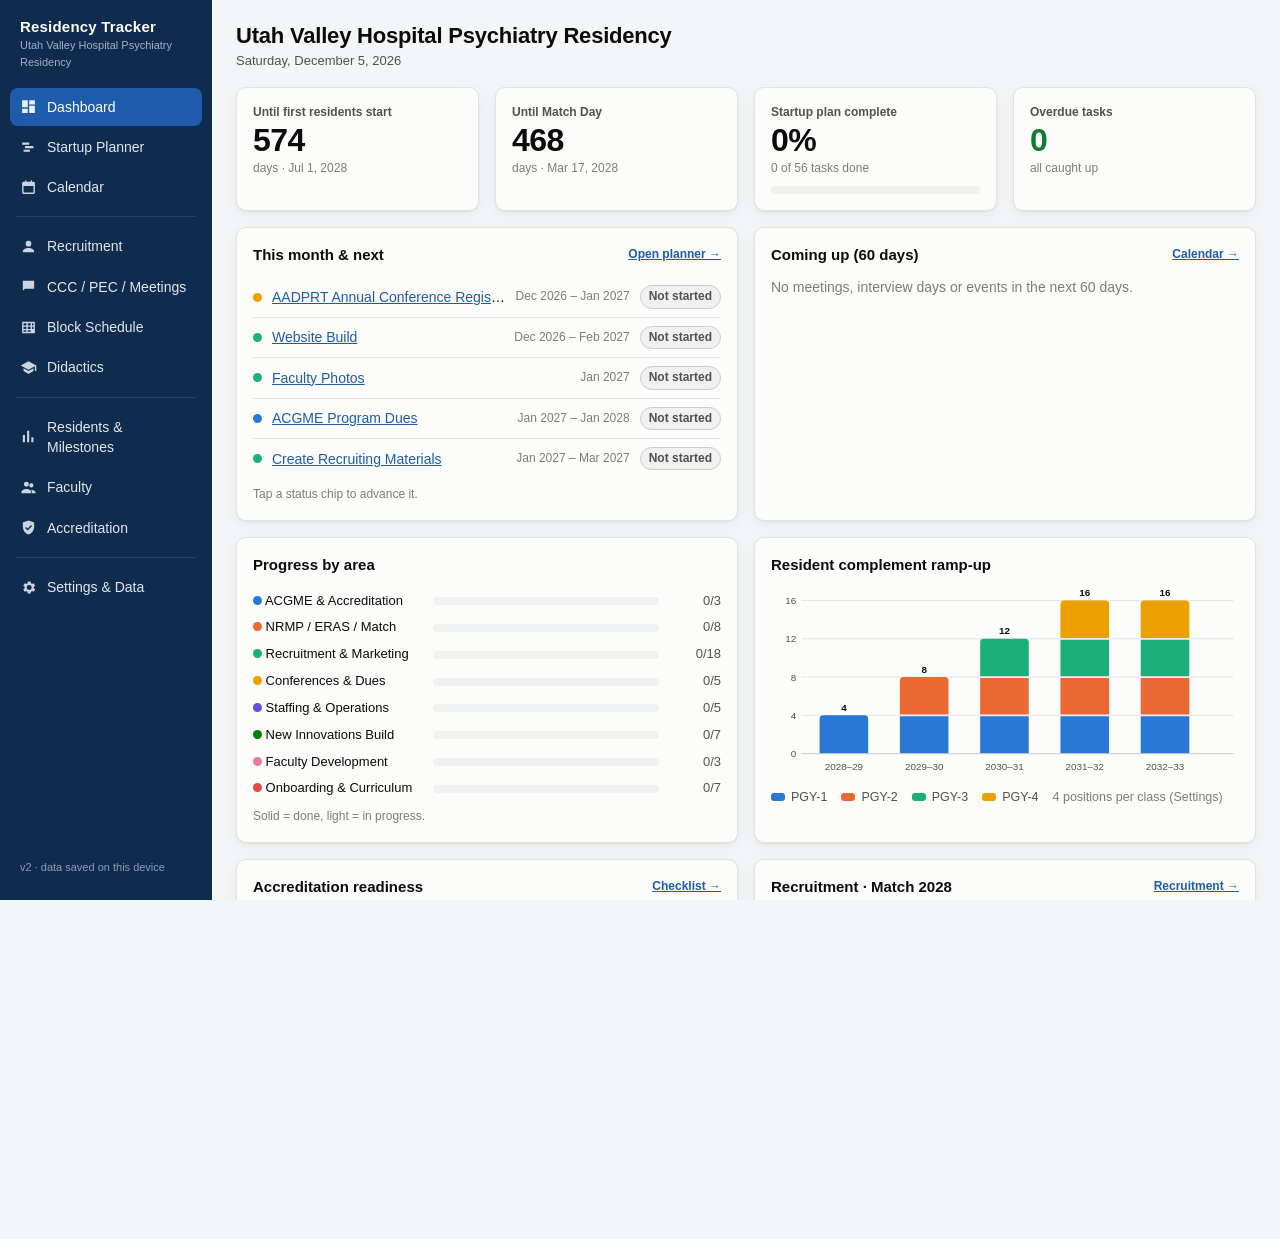
==== index.html @ 0745ed3c "v2: stop sideways page drift on iPhone; add Block & Rotation Schedule Co-Authored-By: Claude Opus 5." ====
<!DOCTYPE html>
<html lang="en">
<head>
<meta charset="utf-8">
<meta name="viewport" content="width=device-width, initial-scale=1, viewport-fit=cover">
<title>Residency Tracker</title>
<meta name="theme-color" content="#0f2c4f">
<meta name="apple-mobile-web-app-capable" content="yes">
<meta name="apple-mobile-web-app-title" content="Residency">
<meta name="apple-mobile-web-app-status-bar-style" content="black-translucent">
<link rel="manifest" href="manifest.webmanifest">
<link rel="icon" href="icon.svg" type="image/svg+xml">
<link rel="apple-touch-icon" href="icon-180.png">
<link rel="stylesheet" href="styles.css">
</head>
<body>
<div class="app">
  <nav class="nav" id="nav"></nav>
  <main class="main" id="main"></main>
</div>
<script src="seed.js"></script>
<script src="js/core.js"></script>
<script src="js/planner.js"></script>
<script src="js/xlsx.js"></script>
<script src="js/views-a.js"></script>
<script src="js/views-b.js"></script>
<script src="js/blocks.js"></script>
<script>
  load(); ensureBlocks(); applyTheme();
  matchMedia('(prefers-color-scheme: dark)').addEventListener('change', applyTheme);
  window.addEventListener('hashchange', route);
  if (!location.hash) location.hash = '#/' + (S.ui.view || 'dashboard'); else route();
</script>
</body>
</html>
---- styles.css ----
:root{
  color-scheme:light;
  --bg:#f4f5f7; --surface:#fcfcfb; --surface-2:#f0f1f3; --line:#e1e3e6; --line-strong:#c9ccd1;
  --ink:#0b0b0b; --ink-2:#52514e; --ink-3:#7d7c78;
  --accent:#1c5cab; --accent-ink:#fff; --accent-soft:#e3eefc;
  --nav:#0f2c4f; --nav-ink:#dfe8f4; --nav-active:#1c5cab;
  --good:#0a7d32; --good-soft:#e2f4e7; --warn:#a86b00; --warn-soft:#fdf1d8; --bad:#c62f2e; --bad-soft:#fbe4e3;
  --s1:#2a78d6; --s2:#eb6834; --s3:#1baf7a; --s4:#eda100; --s5:#e87ba4; --s6:#008300; --s7:#6250d6; --s8:#e34948;
  --seq1:#cde2fb; --seq2:#9ec5f4; --seq3:#6da7ec; --seq4:#3987e5; --seq5:#256abf; --seq6:#184f95; --seq7:#0d366b;
  --today:#c62f2e;
  --radius:10px; --shadow:0 1px 2px rgba(0,0,0,.06),0 4px 16px rgba(0,0,0,.05);
}
:root[data-theme="dark"]{
  color-scheme:dark;
  --bg:#111212; --surface:#1a1a19; --surface-2:#232322; --line:#2e2e2c; --line-strong:#454542;
  --ink:#f0efec; --ink-2:#c3c2b7; --ink-3:#8f8e86;
  --accent:#3987e5; --accent-ink:#fff; --accent-soft:#1d2d44;
  --nav:#0c1726; --nav-ink:#c6d3e4; --nav-active:#256abf;
  --good:#3fbf6a; --good-soft:#163222; --warn:#e0a630; --warn-soft:#3a2e12; --bad:#ef6b6a; --bad-soft:#3d1c1c;
  --s1:#3987e5; --s2:#d95926; --s3:#199e70; --s4:#c98500; --s5:#d55181; --s6:#0ca30c; --s7:#9085e9; --s8:#e66767;
  --seq1:#1d2d44; --seq2:#104281; --seq3:#184f95; --seq4:#256abf; --seq5:#3987e5; --seq6:#6da7ec; --seq7:#b7d3f6;
  --today:#ef6b6a;
  --shadow:0 1px 2px rgba(0,0,0,.4),0 4px 16px rgba(0,0,0,.3);
}
*{box-sizing:border-box}
html,body{margin:0;height:100%}
body{font:14px/1.45 -apple-system,BlinkMacSystemFont,"Segoe UI",Roboto,Helvetica,Arial,sans-serif;background:var(--bg);color:var(--ink);-webkit-text-size-adjust:100%}
button,input,select,textarea{font:inherit;color:inherit}
a{color:var(--accent)}
.app{display:flex;min-height:100vh;max-width:100vw;overflow-x:clip}
html,body{overflow-x:hidden;overscroll-behavior-x:none}
.grid>*{min-width:0}
/* ---------- nav ---------- */
.nav{width:212px;flex:none;background:var(--nav);color:var(--nav-ink);display:flex;flex-direction:column;position:sticky;top:0;height:100vh;padding:14px 10px;gap:2px;overflow-y:auto}
.brand{padding:4px 10px 16px;line-height:1.2}
.brand b{display:block;font-size:15px;color:#fff;letter-spacing:.2px}
.brand small{font-size:11px;opacity:.7}
.nav a{display:flex;align-items:center;gap:10px;padding:9px 10px;border-radius:8px;color:var(--nav-ink);text-decoration:none;font-weight:500}
.nav a:hover{background:rgba(255,255,255,.07)}
.nav a.active{background:var(--nav-active);color:#fff}
.nav a svg{width:17px;height:17px;flex:none;opacity:.9}
.nav .sep{height:1px;background:rgba(255,255,255,.1);margin:8px 6px}
.nav .foot{margin-top:auto;font-size:11px;opacity:.6;padding:10px}
.main{flex:1;min-width:0;padding:20px 24px 60px}
.page-head{display:flex;align-items:flex-end;gap:12px;flex-wrap:wrap;margin-bottom:16px}
.page-head h1{font-size:22px;margin:0;font-weight:650;letter-spacing:-.2px}
.page-head .sub{color:var(--ink-2);font-size:13px}
.page-head .spacer{flex:1}
@media (max-width:860px){
  .app{flex-direction:column}
  .nav{width:auto;min-width:0;max-width:100vw;height:auto;position:sticky;top:0;z-index:30;flex-direction:row;overflow-x:auto;overscroll-behavior-x:contain;-webkit-overflow-scrolling:touch;padding:8px;gap:4px;padding-top:max(8px,env(safe-area-inset-top))}
  .nav a{flex:none}
  .brand,.nav .sep,.nav .foot{display:none}
  .nav a{white-space:nowrap;padding:7px 10px;font-size:13px}
  .main{padding:14px 12px 60px}
}
/* ---------- primitives ---------- */
.card{background:var(--surface);border:1px solid var(--line);border-radius:var(--radius);box-shadow:var(--shadow);padding:16px}
.card h2{font-size:15px;margin:0 0 12px;font-weight:650;display:flex;align-items:center;gap:8px}
.card h2 .spacer{flex:1}
.grid{display:grid;gap:16px}
.g2{grid-template-columns:repeat(2,minmax(0,1fr))}
.g3{grid-template-columns:repeat(3,minmax(0,1fr))}
.g4{grid-template-columns:repeat(4,minmax(0,1fr))}
@media (max-width:1100px){.g4{grid-template-columns:repeat(2,minmax(0,1fr))}.g3{grid-template-columns:repeat(2,minmax(0,1fr))}}
@media (max-width:700px){.g2,.g3,.g4{grid-template-columns:1fr}}
.btn{display:inline-flex;align-items:center;gap:6px;border:1px solid var(--line-strong);background:var(--surface);border-radius:8px;padding:7px 12px;cursor:pointer;font-weight:550;white-space:nowrap}
.btn:hover{background:var(--surface-2)}
.btn.primary{background:var(--accent);border-color:var(--accent);color:var(--accent-ink)}
.btn.primary:hover{filter:brightness(1.07)}
.btn.danger{color:var(--bad);border-color:var(--bad)}
.btn.ghost{border-color:transparent;background:transparent}
.btn.sm{padding:4px 9px;font-size:12.5px}
.btn.on{background:var(--accent-soft);border-color:var(--accent);color:var(--accent)}
.iconbtn{border:0;background:transparent;cursor:pointer;padding:4px 6px;border-radius:6px;color:var(--ink-2)}
.iconbtn:hover{background:var(--surface-2);color:var(--ink)}
input[type=text],input[type=email],input[type=date],input[type=time],input[type=number],input[type=search],input[type=month],select,textarea{border:1px solid var(--line-strong);background:var(--surface);border-radius:8px;padding:7px 9px;min-width:0}
textarea{width:100%;resize:vertical;min-height:64px}
input:focus,select:focus,textarea:focus{outline:2px solid var(--accent);outline-offset:-1px;border-color:transparent}
label.f{display:flex;flex-direction:column;gap:4px;font-size:12px;color:var(--ink-2);font-weight:550}
label.f input,label.f select,label.f textarea{font-size:14px;color:var(--ink);font-weight:400}
.form{display:grid;grid-template-columns:repeat(2,minmax(0,1fr));gap:12px}
.form .full{grid-column:1/-1}
@media (max-width:600px){.form{grid-template-columns:1fr}}
.check{display:inline-flex;align-items:center;gap:6px;font-size:13px;cursor:pointer}
.toolbar{display:flex;gap:8px;flex-wrap:wrap;align-items:center;margin-bottom:12px}
.toolbar .spacer{flex:1}
.toolbar input[type=search]{width:220px}
.muted{color:var(--ink-3)}
.small{font-size:12px}
.chip{display:inline-flex;align-items:center;gap:5px;padding:2px 8px;border-radius:999px;font-size:12px;font-weight:600;border:1px solid var(--line-strong);background:var(--surface-2);color:var(--ink-2);white-space:nowrap}
.chip.click{cursor:pointer}
.chip .dot,.dot{width:9px;height:9px;border-radius:50%;display:inline-block;flex:none}
.st-todo{background:var(--surface-2);color:var(--ink-2)}
.st-doing{background:var(--accent-soft);color:var(--accent);border-color:var(--accent)}
.st-done{background:var(--good-soft);color:var(--good);border-color:var(--good)}
.st-blocked{background:var(--bad-soft);color:var(--bad);border-color:var(--bad)}
.st-na{background:transparent;color:var(--ink-3);border-style:dashed}
.flag-overdue{color:var(--bad);font-weight:700;font-size:11.5px}
.tabs{display:flex;gap:4px;border-bottom:1px solid var(--line);margin-bottom:14px;overflow-x:auto}
.tabs button{border:0;background:transparent;padding:8px 12px;cursor:pointer;font-weight:600;color:var(--ink-2);border-bottom:2px solid transparent;white-space:nowrap}
.tabs button.active{color:var(--accent);border-bottom-color:var(--accent)}
table.t{width:100%;border-collapse:collapse;font-size:13.5px}
table.t th{text-align:left;font-size:11.5px;text-transform:uppercase;letter-spacing:.4px;color:var(--ink-3);font-weight:650;padding:8px;border-bottom:1px solid var(--line-strong);white-space:nowrap}
table.t td{padding:8px;border-bottom:1px solid var(--line);vertical-align:top}
table.t tr.click{cursor:pointer}
table.t tr.click:hover td{background:var(--surface-2)}
.tablewrap{overflow-x:auto}
.empty{padding:28px;text-align:center;color:var(--ink-3)}
.empty b{display:block;color:var(--ink-2);font-size:15px;margin-bottom:4px}
.list{display:flex;flex-direction:column}
.li{display:flex;gap:10px;align-items:center;padding:8px 0;border-bottom:1px solid var(--line)}
.li:last-child{border-bottom:0}
.li .grow{flex:1;min-width:0}
.li .when{font-size:12px;color:var(--ink-3);white-space:nowrap;min-width:84px}
.ellipsis{overflow:hidden;text-overflow:ellipsis;white-space:nowrap}
/* ---------- stat tiles ---------- */
.stat{display:flex;flex-direction:column;gap:2px}
.stat .lbl{font-size:12px;color:var(--ink-2);font-weight:600}
.stat .num{font-size:32px;font-weight:700;letter-spacing:-.5px;line-height:1.1}
.stat .cap{font-size:12px;color:var(--ink-3)}
.meter{height:8px;background:var(--surface-2);border-radius:999px;overflow:hidden;display:flex;gap:2px}
.meter i{display:block;height:100%}
.meter i:first-child{border-radius:999px 0 0 999px}
.meter i:last-child{border-radius:0 999px 999px 0}
.barrow{display:grid;grid-template-columns:170px 1fr 52px;gap:10px;align-items:center;font-size:13px;padding:4px 0}
.barrow .v{text-align:right;color:var(--ink-2);font-variant-numeric:tabular-nums}
@media (max-width:600px){.barrow{grid-template-columns:110px 1fr 44px}}
/* ---------- Gantt ---------- */
.legend{display:flex;flex-wrap:wrap;gap:6px 14px;font-size:12.5px;color:var(--ink-2);margin:4px 0 10px}
.legend span{display:inline-flex;align-items:center;gap:6px;cursor:pointer;user-select:none}
.legend span.off{opacity:.35}
.legend i{width:14px;height:8px;border-radius:3px;display:inline-block}
.gantt-wrap{overflow:auto;border:1px solid var(--line);border-radius:var(--radius);background:var(--surface);max-height:calc(100vh - 230px);box-shadow:var(--shadow)}
table.gantt{border-collapse:separate;border-spacing:0;font-size:13px;min-width:100%}
.gantt th,.gantt td{border-bottom:1px solid var(--line);padding:0;height:34px}
.gantt thead th{position:sticky;background:var(--surface);z-index:3;font-weight:650;font-size:11.5px;color:var(--ink-2)}
.gantt thead tr:first-child th{top:0;height:24px;border-bottom:0}
.gantt thead tr:nth-child(2) th{top:24px;height:26px}
.gantt th.yr{text-align:left;padding-left:8px;border-left:2px solid var(--line-strong);color:var(--ink);font-size:12.5px}
.gantt th.mo{width:46px;min-width:46px;text-align:center;border-left:1px solid var(--line);font-weight:600}
.gantt th.mo.jan,.gantt td.m.jan{border-left:2px solid var(--line-strong)}
.gantt th.mo.cur{color:var(--today)}
.gantt .namecol{position:sticky;left:0;z-index:2;background:var(--surface);min-width:300px;max-width:300px;border-right:1px solid var(--line-strong);text-align:left}
.gantt thead .namecol{z-index:4}
.gantt td.namecol{padding:0 8px;cursor:pointer}
.gantt td.namecol .nm{display:flex;align-items:center;gap:7px;min-width:0}
.gantt td.namecol .nm span.t{overflow:hidden;text-overflow:ellipsis;white-space:nowrap;flex:1;min-width:0}
.gantt td.namecol .nm.done span.t{text-decoration:line-through;color:var(--ink-3)}
.gantt td.namecol .meta{font-size:11px;color:var(--ink-3);display:flex;gap:6px;margin-top:-2px}
.gantt tr:hover td.namecol{background:var(--surface-2)}
.gantt td.m{border-left:1px solid var(--line);position:relative;cursor:pointer;min-width:46px}
.gantt td.m.cur{background:color-mix(in srgb,var(--today) 5%,transparent)}
.gantt td.m.cur::after{content:"";position:absolute;top:0;bottom:-1px;left:calc(var(--tf,0.5)*100%);width:2px;background:var(--today);opacity:.8;z-index:1;pointer-events:none}
.gantt td.m .bar{position:absolute;left:0;right:0;top:8px;bottom:8px;background:var(--c);display:flex;align-items:center;justify-content:center;font-size:10.5px;font-weight:700;color:#fff;overflow:hidden;white-space:nowrap;text-shadow:0 0 2px rgba(0,0,0,.35)}
.gantt td.m .bar.s{left:3px;border-top-left-radius:4px;border-bottom-left-radius:4px}
.gantt td.m .bar.e{right:3px;border-top-right-radius:4px;border-bottom-right-radius:4px}
.gantt tr.done td.m .bar{opacity:.4}
.gantt td.m.paint-preview .bar{outline:2px dashed var(--ink)}
.gantt.editing td.m:hover{background:var(--accent-soft)}
.gantt.editing{cursor:crosshair}
.gantt.editing td.m{touch-action:none}
.gantt tr.grp td{background:var(--surface-2);font-weight:700;font-size:12px;height:28px;color:var(--ink-2);padding-left:8px;position:sticky;left:0}
.gantt tr.grp td.namecol{background:var(--surface-2)}
.gantt tr.sel td.namecol{box-shadow:inset 3px 0 0 var(--accent)}
.gantt-editing-banner{background:var(--accent-soft);color:var(--accent);border:1px solid var(--accent);border-radius:8px;padding:6px 10px;font-size:13px;margin-bottom:10px}
/* notes table */
.notes-t td{min-width:180px}
.notes-t td:first-child{min-width:220px;font-weight:600}
.notes-t textarea{min-height:40px;border-color:transparent;background:transparent;padding:4px}
.notes-t textarea:hover{border-color:var(--line-strong)}
/* ---------- drawer & modal ---------- */
.scrim{position:fixed;inset:0;background:rgba(0,0,0,.32);z-index:50;display:flex;justify-content:flex-end}
.scrim.center{justify-content:center;align-items:flex-start;padding:5vh 12px;overflow:auto}
.drawer{width:min(520px,100vw);height:100%;background:var(--surface);overflow-y:auto;padding:18px 20px 40px;box-shadow:-8px 0 30px rgba(0,0,0,.2);animation:slide .18s ease-out}
@keyframes slide{from{transform:translateX(30px);opacity:.5}}
.modal{width:min(720px,100%);background:var(--surface);border-radius:14px;padding:20px 22px;box-shadow:0 20px 60px rgba(0,0,0,.35)}
.modal.wide{width:min(1100px,100%)}
.modal-head,.drawer-head{display:flex;align-items:center;gap:10px;margin-bottom:14px}
.modal-head h2,.drawer-head h2{margin:0;font-size:18px;flex:1}
.modal-foot{display:flex;gap:8px;justify-content:flex-end;margin-top:18px;flex-wrap:wrap}
.modal-foot .spacer{flex:1}
.section-t{font-size:12px;text-transform:uppercase;letter-spacing:.5px;color:var(--ink-3);font-weight:700;margin:18px 0 8px}
.mrow{display:flex;gap:8px;align-items:center;margin-bottom:6px}
.mrow .ml{width:84px;font-weight:600;font-size:13px}
.mrow input{flex:1}
.cl{display:flex;gap:8px;align-items:center;padding:4px 0}
.cl input[type=text]{flex:1;border-color:transparent;background:transparent}
.cl input[type=text]:hover{border-color:var(--line-strong)}
.cl.done input[type=text]{text-decoration:line-through;color:var(--ink-3)}
.seg{display:inline-flex;border:1px solid var(--line-strong);border-radius:8px;overflow:hidden}
.seg button{border:0;background:var(--surface);padding:6px 11px;cursor:pointer;font-weight:600;font-size:12.5px;color:var(--ink-2)}
.seg button+button{border-left:1px solid var(--line-strong)}
.seg button.active{background:var(--accent);color:#fff}
/* ---------- calendar ---------- */
.cal{display:grid;grid-template-columns:repeat(7,minmax(0,1fr));border-top:1px solid var(--line);border-left:1px solid var(--line)}
.cal .dh{font-size:11px;font-weight:700;color:var(--ink-3);text-transform:uppercase;padding:6px;border-right:1px solid var(--line);border-bottom:1px solid var(--line);background:var(--surface-2)}
.cal .d{min-height:104px;border-right:1px solid var(--line);border-bottom:1px solid var(--line);padding:4px;font-size:12px;overflow:hidden}
.cal .d.out{background:var(--surface-2);color:var(--ink-3)}
.cal .d .n{font-weight:700;font-size:12px;margin-bottom:2px}
.cal .d.today .n{background:var(--today);color:#fff;border-radius:999px;display:inline-block;padding:0 6px}
.ev{display:block;border-radius:4px;padding:1px 5px;margin-bottom:2px;font-size:11.5px;font-weight:600;overflow:hidden;text-overflow:ellipsis;white-space:nowrap;cursor:pointer;border-left:3px solid var(--c);background:color-mix(in srgb,var(--c) 14%,transparent);color:var(--ink)}
@media (max-width:700px){.cal .d{min-height:64px}.ev{font-size:10px}}
/* ---------- heatmap / milestones ---------- */
.heat td.h{text-align:center;font-weight:700;font-variant-numeric:tabular-nums;min-width:44px;border:2px solid var(--surface)}
.ms select{padding:3px 4px;font-size:12.5px;width:62px}
.ms td,.ms th{padding:4px 6px}
/* ---------- rank list ---------- */
.rank{display:flex;align-items:center;gap:10px;padding:8px 10px;border:1px solid var(--line);border-radius:8px;margin-bottom:6px;background:var(--surface)}
.rank .no{width:30px;font-weight:800;font-size:16px;text-align:right;color:var(--accent)}
.rank.dnr{opacity:.5}
.rank.dnr .no{color:var(--ink-3)}
/* ---------- didactics ---------- */
.did td{min-width:150px}
.did td.dt{min-width:110px;font-weight:650;white-space:nowrap}
.did .cell{border:1px dashed var(--line-strong);border-radius:6px;padding:4px 6px;min-height:38px;cursor:pointer;font-size:12.5px}
.did .cell.filled{border-style:solid;background:var(--surface-2)}
.did .cell .p{color:var(--ink-3);font-size:11.5px}
.did tr.off td{opacity:.45}
.did th small{display:block;font-weight:500;text-transform:none;letter-spacing:0}
/* svg charts */
.chart text{fill:var(--ink-2);font-size:11px}
.chart .grid line{stroke:var(--line)}
.chart .axis line{stroke:var(--line-strong)}
.tip{position:fixed;pointer-events:none;background:var(--ink);color:var(--surface);padding:6px 9px;border-radius:6px;font-size:12px;z-index:100;max-width:260px;box-shadow:var(--shadow)}
.toast{position:fixed;bottom:20px;left:50%;transform:translateX(-50%);background:var(--ink);color:var(--surface);padding:10px 16px;border-radius:10px;z-index:200;font-weight:600;box-shadow:var(--shadow)}
.kbd{font-family:ui-monospace,Menlo,monospace;font-size:12px;background:var(--surface-2);padding:1px 5px;border-radius:4px;border:1px solid var(--line)}
@media print{.nav,.toolbar,.btn{display:none!important}.main{padding:0}.gantt-wrap{max-height:none;overflow:visible}}
@media (max-width:700px){
  .gantt .namecol{min-width:150px;max-width:150px}
  .gantt td.namecol{font-size:12px;padding:0 6px}
  .gantt td.namecol .meta{display:none}
  .toolbar input[type=search]{width:100%}
  .page-head h1{font-size:19px}
  .gantt-wrap{max-height:calc(100vh - 140px)}
}

/* ---------- block schedule ---------- */
.brushes{display:flex;flex-wrap:wrap;gap:6px;align-items:center;margin-bottom:10px}
.brushes .brush.sel{background:var(--c);color:#fff;border-color:var(--c)}
.brushes .brush.sel .dot{background:#fff!important}
.blk-wrap{overflow:auto;border:1px solid var(--line);border-radius:var(--radius);background:var(--surface);box-shadow:var(--shadow);max-height:calc(100vh - 260px)}
.blk-wrap.painting td.bc{touch-action:none;cursor:crosshair}
table.blkt{border-collapse:separate;border-spacing:0;font-size:13px;min-width:100%}
.blkt th,.blkt td{border-bottom:1px solid var(--line);padding:0}
.blk-wrap .blkt thead th{position:sticky;top:0;background:var(--surface);z-index:3;font-size:11.5px;font-weight:700;color:var(--ink-2);padding:6px 4px;text-align:center;border-left:1px solid var(--line)}
.blkt th small{display:block;font-weight:500;font-size:10px;color:var(--ink-3);line-height:1.25}
.blkt th.cur{color:var(--today)}
.blkt .rcol{position:sticky;left:0;background:var(--surface);z-index:2;min-width:190px;max-width:190px;text-align:left;padding:0 10px;border-right:1px solid var(--line-strong);white-space:nowrap;overflow:hidden;text-overflow:ellipsis}
.blk-wrap .blkt thead th.rcol{z-index:4}
.blkt tr.grp td{background:var(--surface-2);font-weight:700;font-size:12px;height:26px;color:var(--ink-2)}
.blkt td.bc{min-width:62px;height:38px;border-left:1px solid var(--line);position:relative;cursor:pointer}
.blkt td.bc:hover{background:var(--accent-soft)}
.blkt td.bc.cur{background:color-mix(in srgb,var(--today) 6%,transparent)}
.blk{position:absolute;inset:5px 3px;border-radius:5px;background:var(--c);color:#fff;font-weight:800;font-size:12px;display:flex;align-items:center;justify-content:center;letter-spacing:.3px;text-shadow:0 0 2px rgba(0,0,0,.3)}
button .blk{height:26px}
.cov td,.cov th{padding:6px}
@media (max-width:700px){.blkt .rcol{min-width:120px;max-width:120px;font-size:12px}}
@media print{.brushes,.tabs{display:none}.blk-wrap{max-height:none;overflow:visible}}
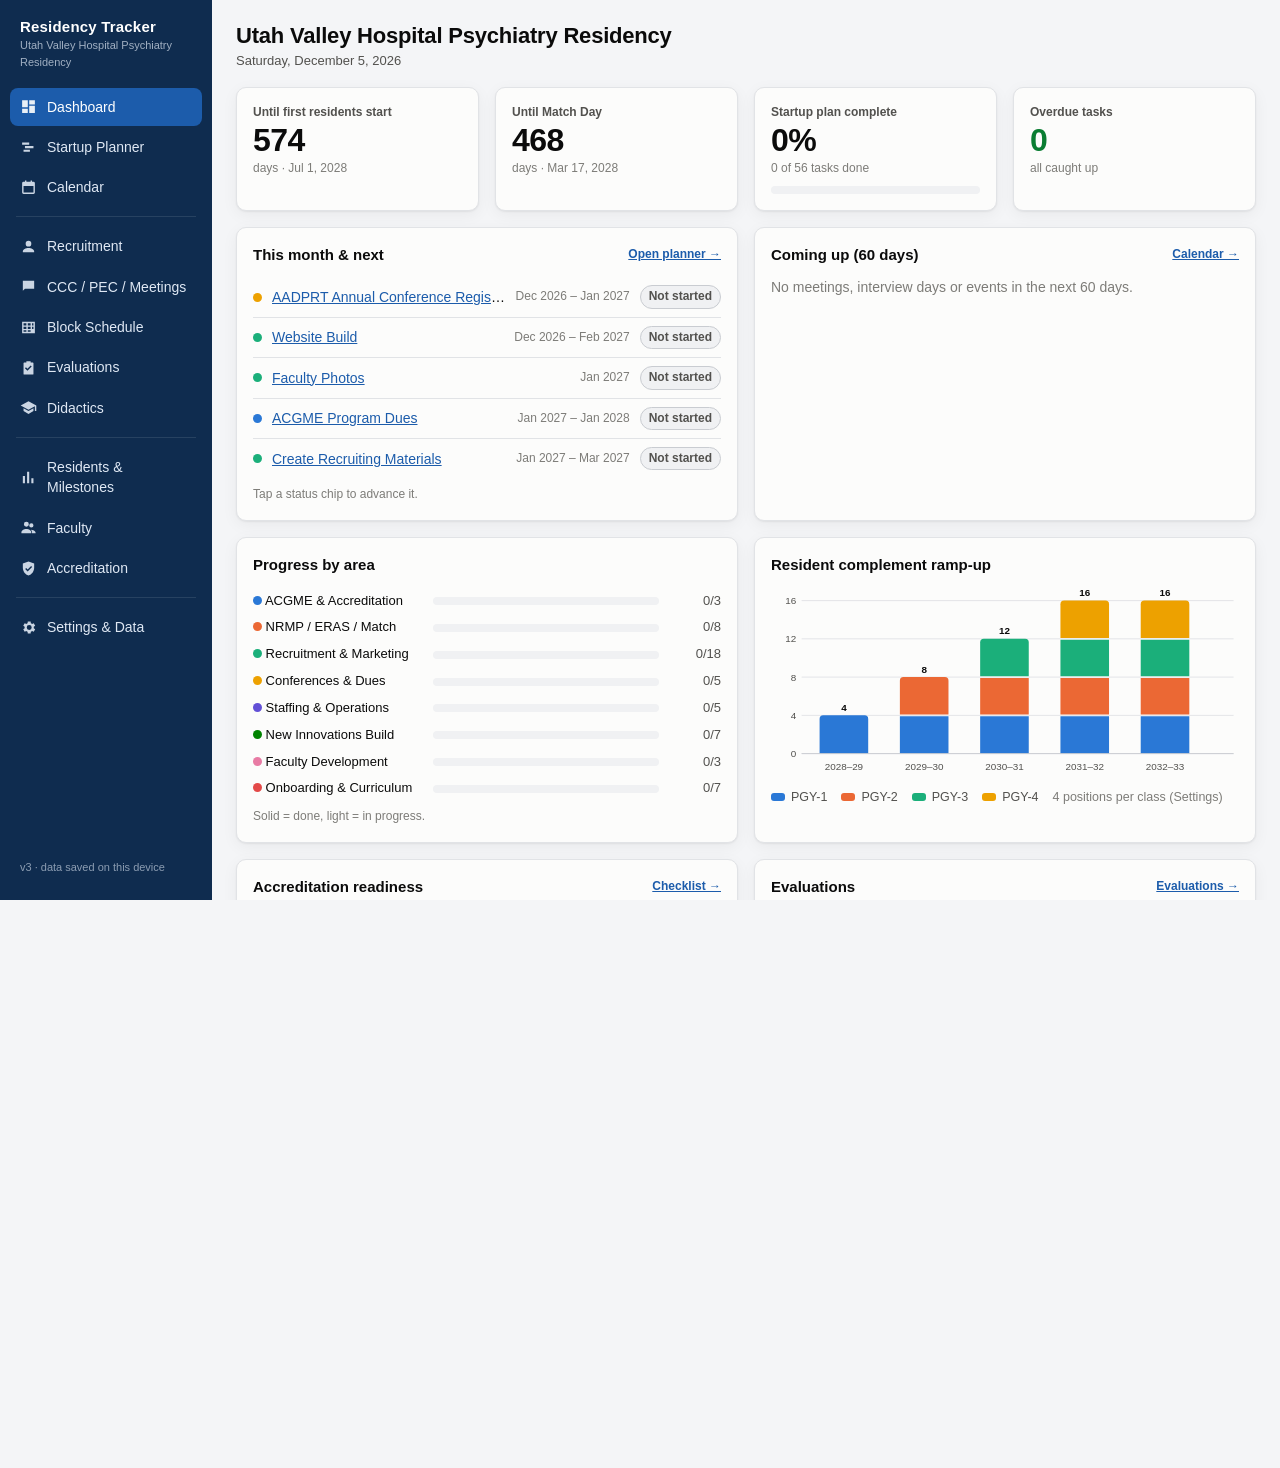
==== commit 25e8858a: "v3: collapsible Gantt task column; evaluation completion tracking Co-Authored-By: Claude Opus 5.5 <n" ====
--- a/index.html
+++ b/index.html
@@ -25,8 +25,9 @@
 <script src="js/views-a.js"></script>
 <script src="js/views-b.js"></script>
 <script src="js/blocks.js"></script>
+<script src="js/evals.js"></script>
 <script>
-  load(); ensureBlocks(); applyTheme();
+  load(); ensureBlocks(); ensureEvals(); applyTheme();
   matchMedia('(prefers-color-scheme: dark)').addEventListener('change', applyTheme);
   window.addEventListener('hashchange', route);
   if (!location.hash) location.hash = '#/' + (S.ui.view || 'dashboard'); else route();
--- a/styles.css
+++ b/styles.css
@@ -227,8 +227,9 @@
 .kbd{font-family:ui-monospace,Menlo,monospace;font-size:12px;background:var(--surface-2);padding:1px 5px;border-radius:4px;border:1px solid var(--line)}
 @media print{.nav,.toolbar,.btn{display:none!important}.main{padding:0}.gantt-wrap{max-height:none;overflow:visible}}
 @media (max-width:700px){
-  .gantt .namecol{min-width:150px;max-width:150px}
-  .gantt td.namecol{font-size:12px;padding:0 6px}
+  .gantt .namecol{min-width:58vw;max-width:58vw}
+  .gantt td.namecol{font-size:12.5px;padding:5px 6px;line-height:1.25}
+  .gantt td.namecol .nm span.t{white-space:normal;overflow:visible;display:-webkit-box;-webkit-line-clamp:3;-webkit-box-orient:vertical}
   .gantt td.namecol .meta{display:none}
   .toolbar input[type=search]{width:100%}
   .page-head h1{font-size:19px}
@@ -257,3 +258,16 @@
 .cov td,.cov th{padding:6px}
 @media (max-width:700px){.blkt .rcol{min-width:120px;max-width:120px;font-size:12px}}
 @media print{.brushes,.tabs{display:none}.blk-wrap{max-height:none;overflow:visible}}
+
+/* collapsible task-name column */
+.namecaret{border:1px solid var(--line-strong);background:var(--surface);color:var(--ink-2);border-radius:7px;width:30px;height:28px;display:inline-flex;align-items:center;justify-content:center;cursor:pointer;vertical-align:middle;margin-right:6px;padding:0;flex:none}
+.namecaret:hover{background:var(--surface-2);color:var(--ink)}
+.namecaret svg{transition:transform .15s}
+.gantt.names-collapsed .namecaret svg{transform:rotate(180deg)}
+.gantt.names-collapsed .namecol{min-width:44px!important;max-width:44px!important;padding:0 4px!important;text-align:center}
+.gantt.names-collapsed .tlabel,.gantt.names-collapsed td.namecol .t,.gantt.names-collapsed td.namecol .meta,.gantt.names-collapsed td.namecol .chip,.gantt.names-collapsed td.namecol .flag-overdue,.gantt.names-collapsed tr.grp td.namecol{font-size:0}
+.gantt.names-collapsed td.namecol .nm{justify-content:center}
+.gantt.names-collapsed td.namecol .dot{width:11px;height:11px}
+.gantt.names-collapsed .namecaret{margin:0}
+.gantt td.m .bar{top:50%;bottom:auto;height:18px;transform:translateY(-50%)}
+.gantt.names-collapsed .tlabel{display:none}
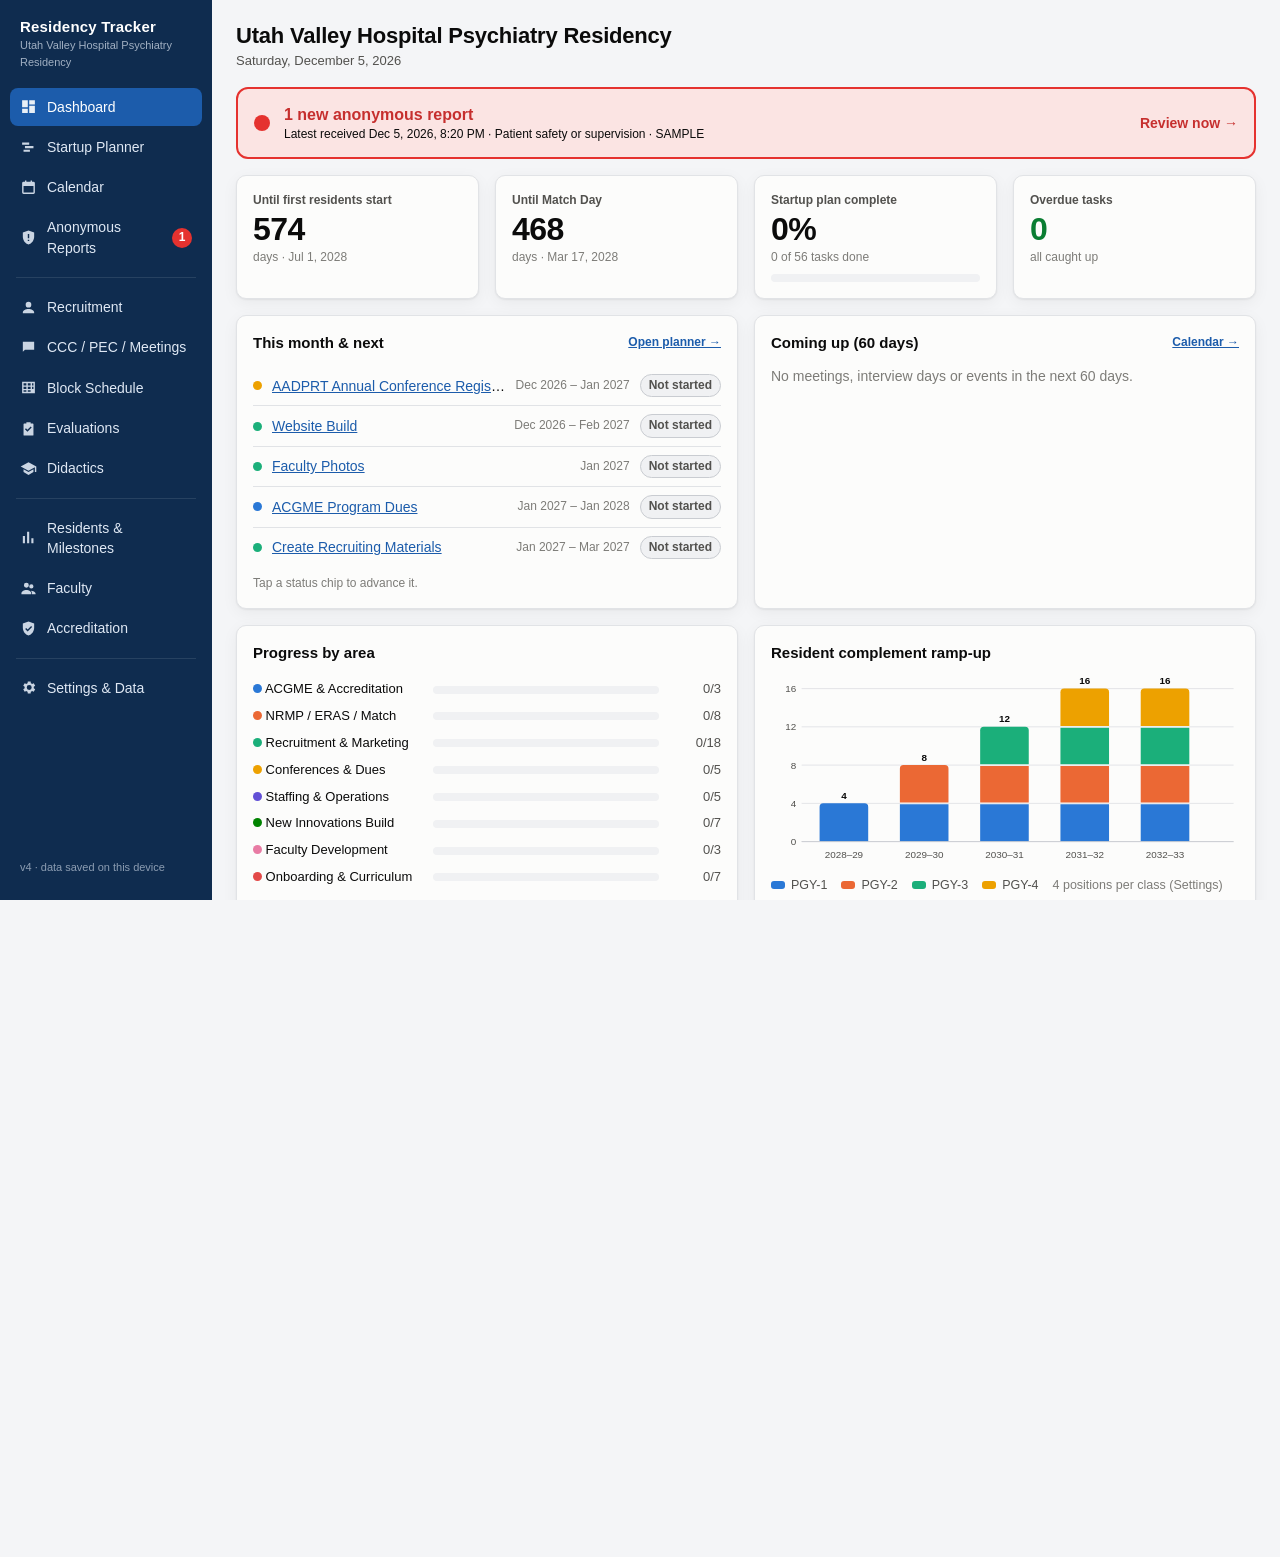
==== commit 4525b8fd: "v4: short/full task names + long-press names on mobile; anonymous reporting shell with QR and alerts" ====
--- a/index.html
+++ b/index.html
@@ -26,8 +26,10 @@
 <script src="js/views-b.js"></script>
 <script src="js/blocks.js"></script>
 <script src="js/evals.js"></script>
+<script src="js/qr.js"></script>
+<script src="js/reports.js"></script>
 <script>
-  load(); ensureBlocks(); ensureEvals(); applyTheme();
+  load(); ensureBlocks(); ensureEvals(); ensureReports(); applyTheme();
   matchMedia('(prefers-color-scheme: dark)').addEventListener('change', applyTheme);
   window.addEventListener('hashchange', route);
   if (!location.hash) location.hash = '#/' + (S.ui.view || 'dashboard'); else route();
--- a/styles.css
+++ b/styles.css
@@ -227,10 +227,10 @@
 .kbd{font-family:ui-monospace,Menlo,monospace;font-size:12px;background:var(--surface-2);padding:1px 5px;border-radius:4px;border:1px solid var(--line)}
 @media print{.nav,.toolbar,.btn{display:none!important}.main{padding:0}.gantt-wrap{max-height:none;overflow:visible}}
 @media (max-width:700px){
-  .gantt .namecol{min-width:58vw;max-width:58vw}
-  .gantt td.namecol{font-size:12.5px;padding:5px 6px;line-height:1.25}
-  .gantt td.namecol .nm span.t{white-space:normal;overflow:visible;display:-webkit-box;-webkit-line-clamp:3;-webkit-box-orient:vertical}
+  .gantt .namecol{min-width:150px;max-width:150px}
+  .gantt td.namecol{font-size:12.5px;padding:0 6px;line-height:1.25}
   .gantt td.namecol .meta{display:none}
+  .gantt.names-full .namecol{min-width:62vw;max-width:62vw}
   .toolbar input[type=search]{width:100%}
   .page-head h1{font-size:19px}
   .gantt-wrap{max-height:calc(100vh - 140px)}
@@ -259,15 +259,38 @@
 @media (max-width:700px){.blkt .rcol{min-width:120px;max-width:120px;font-size:12px}}
 @media print{.brushes,.tabs{display:none}.blk-wrap{max-height:none;overflow:visible}}
 
-/* collapsible task-name column */
+/* task-name column: short (default) or full */
 .namecaret{border:1px solid var(--line-strong);background:var(--surface);color:var(--ink-2);border-radius:7px;width:30px;height:28px;display:inline-flex;align-items:center;justify-content:center;cursor:pointer;vertical-align:middle;margin-right:6px;padding:0;flex:none}
 .namecaret:hover{background:var(--surface-2);color:var(--ink)}
-.namecaret svg{transition:transform .15s}
-.gantt.names-collapsed .namecaret svg{transform:rotate(180deg)}
-.gantt.names-collapsed .namecol{min-width:44px!important;max-width:44px!important;padding:0 4px!important;text-align:center}
-.gantt.names-collapsed .tlabel,.gantt.names-collapsed td.namecol .t,.gantt.names-collapsed td.namecol .meta,.gantt.names-collapsed td.namecol .chip,.gantt.names-collapsed td.namecol .flag-overdue,.gantt.names-collapsed tr.grp td.namecol{font-size:0}
-.gantt.names-collapsed td.namecol .nm{justify-content:center}
-.gantt.names-collapsed td.namecol .dot{width:11px;height:11px}
-.gantt.names-collapsed .namecaret{margin:0}
+.namecaret svg{transition:transform .15s;transform:rotate(180deg)}
+.gantt.names-full .namecaret svg{transform:none}
+.gantt.names-full .namecol{min-width:440px;max-width:440px}
+.gantt.names-full td.namecol{padding-top:5px;padding-bottom:5px}
+.gantt.names-full td.namecol .nm span.t{white-space:normal;overflow:visible}
 .gantt td.m .bar{top:50%;bottom:auto;height:18px;transform:translateY(-50%)}
-.gantt.names-collapsed .tlabel{display:none}
+.gantt,.gantt *{-webkit-user-select:none;user-select:none;-webkit-touch-callout:none}
+.lp-bubble{position:fixed;z-index:120;background:var(--ink);color:var(--surface);padding:9px 12px;border-radius:10px;font-size:13.5px;line-height:1.35;max-width:min(320px,90vw);box-shadow:0 8px 30px rgba(0,0,0,.35);animation:pop .12s ease-out}
+.lp-bubble b{display:block;font-size:14.5px;margin-bottom:2px}
+.lp-bubble .lp-hint{opacity:.6;font-size:11.5px;margin-top:4px}
+@keyframes pop{from{transform:scale(.92);opacity:0}}
+@media (max-width:700px){.gantt.names-full .namecol{min-width:62vw;max-width:62vw}}
+
+/* ---------- anonymous reports ---------- */
+.nav-badge{margin-left:auto;background:#e5322f;color:#fff;border-radius:999px;min-width:20px;height:20px;padding:0 6px;font-size:12px;font-weight:800;display:inline-flex;align-items:center;justify-content:center;animation:pulseBadge 1.1s ease-in-out infinite}
+.nav a.has-alert{animation:navFlash 1.6s ease-in-out infinite}
+@keyframes pulseBadge{0%,100%{box-shadow:0 0 0 0 rgba(229,50,47,.7);transform:scale(1)}50%{box-shadow:0 0 0 7px rgba(229,50,47,0);transform:scale(1.12)}}
+@keyframes navFlash{0%,100%{background:rgba(229,50,47,.0)}50%{background:rgba(229,50,47,.35)}}
+.rpt-alert{display:flex;align-items:center;gap:14px;padding:14px 16px;border-radius:12px;margin-bottom:16px;text-decoration:none;color:var(--ink);border:2px solid #e5322f;background:var(--bad-soft);animation:alertGlow 1.4s ease-in-out infinite}
+.rpt-alert b{font-size:16px;color:var(--bad)}
+.rpt-alert .rpt-go{margin-left:auto;font-weight:700;color:var(--bad);white-space:nowrap}
+.rpt-alert>div{flex:1;min-width:0}
+.rpt-siren{width:16px;height:16px;border-radius:50%;background:#e5322f;flex:none;animation:pulseBadge 1.1s ease-in-out infinite}
+@keyframes alertGlow{0%,100%{box-shadow:0 0 0 0 rgba(229,50,47,.45)}50%{box-shadow:0 0 0 6px rgba(229,50,47,0)}}
+.rpt-share{display:flex;gap:16px;align-items:flex-start;flex-wrap:wrap}
+.rpt-qr svg{width:150px;height:150px;border-radius:8px;border:1px solid var(--line);display:block}
+.rpt-url{font:13px ui-monospace,Menlo,monospace;word-break:break-all;background:var(--surface-2);border-radius:6px;padding:6px 8px;margin-top:2px}
+.rpt-row{cursor:pointer;border-radius:8px}
+.rpt-row:hover{background:var(--surface-2)}
+.rpt-row.is-new{background:var(--bad-soft)}
+.rpt-quote{background:var(--surface-2);border-left:3px solid var(--line-strong);border-radius:6px;padding:10px 12px;font-size:14.5px;color:var(--ink);white-space:pre-wrap}
+@media (prefers-reduced-motion:reduce){.nav-badge,.nav a.has-alert,.rpt-alert,.rpt-siren{animation:none}}
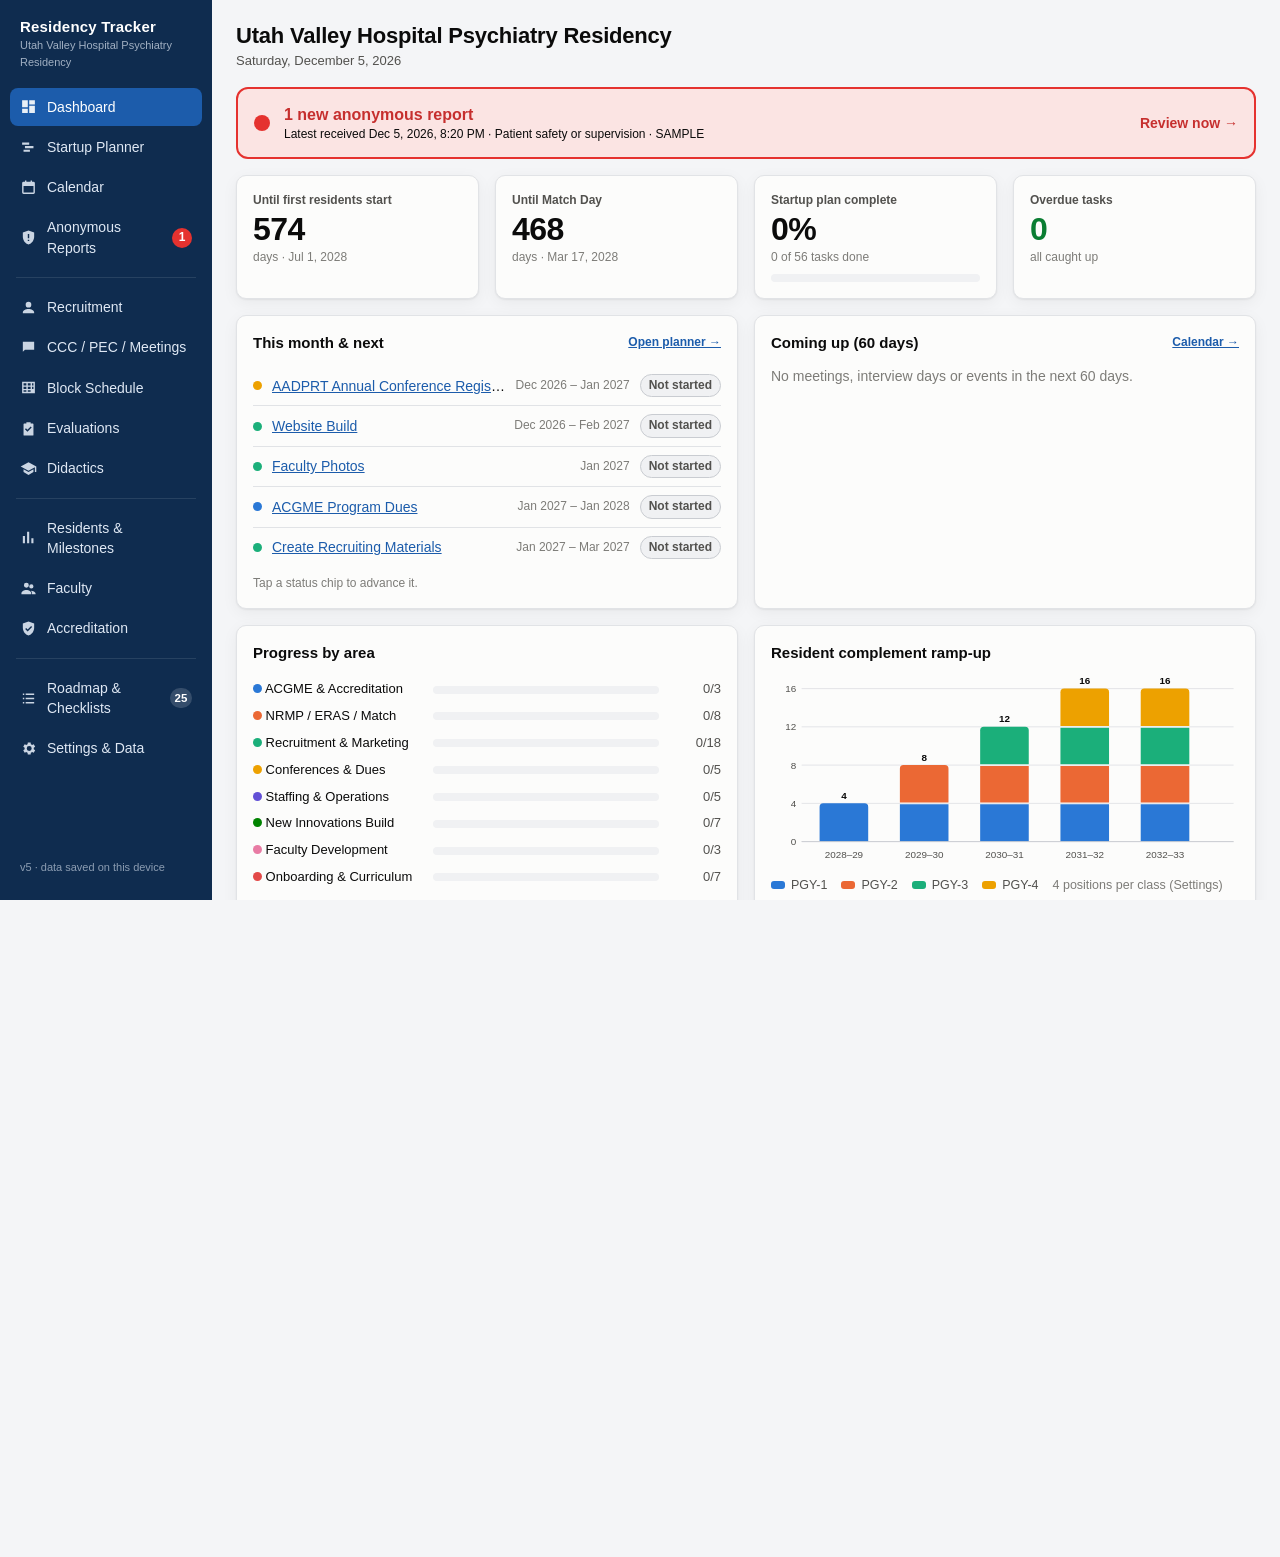
==== commit dcccbd66: "v5: Roadmap & Checklists page and ROADMAP.md Co-Authored-By: Claude Opus 5.5 <noreply@anthropic.com>" ====
--- a/index.html
+++ b/index.html
@@ -28,8 +28,9 @@
 <script src="js/evals.js"></script>
 <script src="js/qr.js"></script>
 <script src="js/reports.js"></script>
+<script src="js/roadmap.js"></script>
 <script>
-  load(); ensureBlocks(); ensureEvals(); ensureReports(); applyTheme();
+  load(); ensureBlocks(); ensureEvals(); ensureReports(); ensureRoadmap(); applyTheme();
   matchMedia('(prefers-color-scheme: dark)').addEventListener('change', applyTheme);
   window.addEventListener('hashchange', route);
   if (!location.hash) location.hash = '#/' + (S.ui.view || 'dashboard'); else route();
--- a/styles.css
+++ b/styles.css
@@ -294,3 +294,5 @@
 .rpt-row.is-new{background:var(--bad-soft)}
 .rpt-quote{background:var(--surface-2);border-left:3px solid var(--line-strong);border-radius:6px;padding:10px 12px;font-size:14.5px;color:var(--ink);white-space:pre-wrap}
 @media (prefers-reduced-motion:reduce){.nav-badge,.nav a.has-alert,.rpt-alert,.rpt-siren{animation:none}}
+
+.nav-count{margin-left:auto;background:rgba(255,255,255,.16);color:#fff;border-radius:999px;min-width:22px;height:20px;padding:0 6px;font-size:11.5px;font-weight:700;display:inline-flex;align-items:center;justify-content:center}
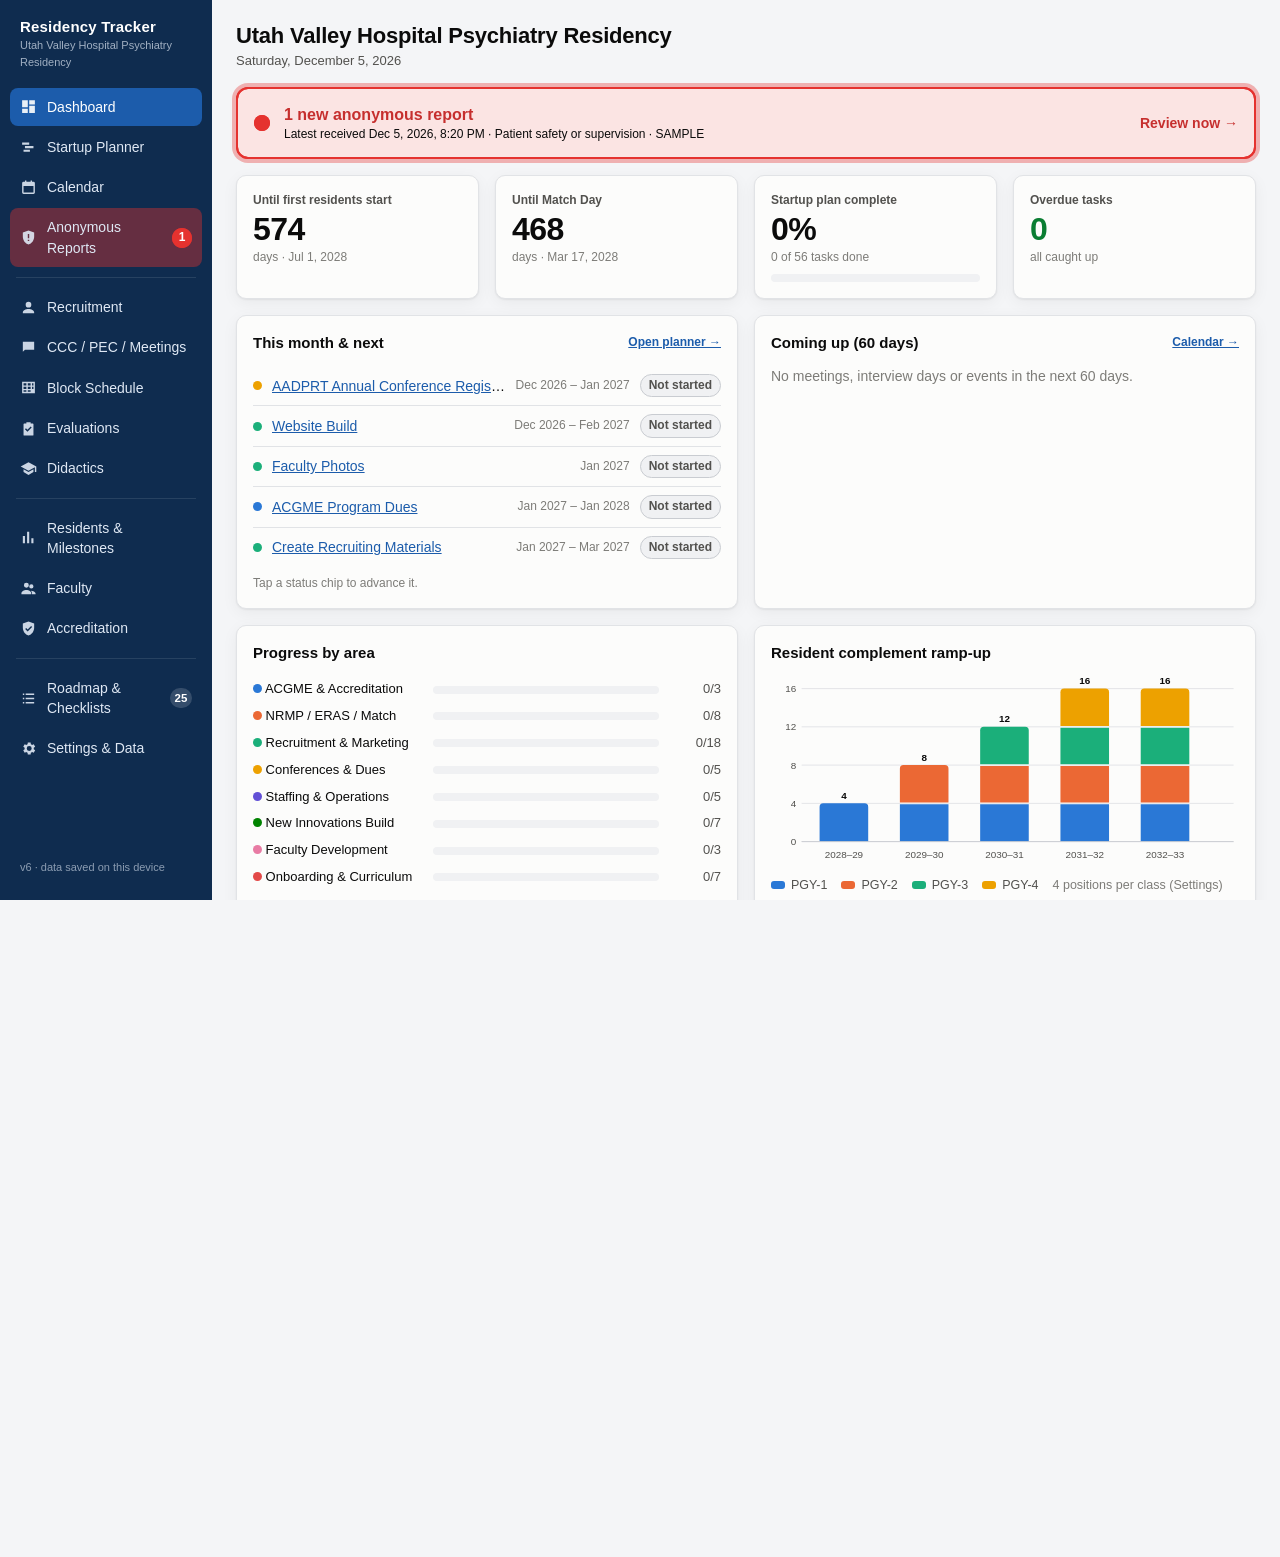
==== commit 43d72014: "v6: safe-area padding for iPad PWA, faster Gantt (fixed layout, mouse-only tooltips, compositor-only" ====
--- a/index.html
+++ b/index.html
@@ -11,24 +11,24 @@
 <link rel="manifest" href="manifest.webmanifest">
 <link rel="icon" href="icon.svg" type="image/svg+xml">
 <link rel="apple-touch-icon" href="icon-180.png">
-<link rel="stylesheet" href="styles.css">
+<link rel="stylesheet" href="styles.css?v=6">
 </head>
 <body>
 <div class="app">
   <nav class="nav" id="nav"></nav>
   <main class="main" id="main"></main>
 </div>
-<script src="seed.js"></script>
-<script src="js/core.js"></script>
-<script src="js/planner.js"></script>
-<script src="js/xlsx.js"></script>
-<script src="js/views-a.js"></script>
-<script src="js/views-b.js"></script>
-<script src="js/blocks.js"></script>
-<script src="js/evals.js"></script>
-<script src="js/qr.js"></script>
-<script src="js/reports.js"></script>
-<script src="js/roadmap.js"></script>
+<script src="seed.js?v=6"></script>
+<script src="js/core.js?v=6"></script>
+<script src="js/planner.js?v=6"></script>
+<script src="js/xlsx.js?v=6"></script>
+<script src="js/views-a.js?v=6"></script>
+<script src="js/views-b.js?v=6"></script>
+<script src="js/blocks.js?v=6"></script>
+<script src="js/evals.js?v=6"></script>
+<script src="js/qr.js?v=6"></script>
+<script src="js/reports.js?v=6"></script>
+<script src="js/roadmap.js?v=6"></script>
 <script>
   load(); ensureBlocks(); ensureEvals(); ensureReports(); ensureRoadmap(); applyTheme();
   matchMedia('(prefers-color-scheme: dark)').addEventListener('change', applyTheme);
--- a/styles.css
+++ b/styles.css
@@ -276,16 +276,18 @@
 @media (max-width:700px){.gantt.names-full .namecol{min-width:62vw;max-width:62vw}}
 
 /* ---------- anonymous reports ---------- */
-.nav-badge{margin-left:auto;background:#e5322f;color:#fff;border-radius:999px;min-width:20px;height:20px;padding:0 6px;font-size:12px;font-weight:800;display:inline-flex;align-items:center;justify-content:center;animation:pulseBadge 1.1s ease-in-out infinite}
-.nav a.has-alert{animation:navFlash 1.6s ease-in-out infinite}
-@keyframes pulseBadge{0%,100%{box-shadow:0 0 0 0 rgba(229,50,47,.7);transform:scale(1)}50%{box-shadow:0 0 0 7px rgba(229,50,47,0);transform:scale(1.12)}}
-@keyframes navFlash{0%,100%{background:rgba(229,50,47,.0)}50%{background:rgba(229,50,47,.35)}}
-.rpt-alert{display:flex;align-items:center;gap:14px;padding:14px 16px;border-radius:12px;margin-bottom:16px;text-decoration:none;color:var(--ink);border:2px solid #e5322f;background:var(--bad-soft);animation:alertGlow 1.4s ease-in-out infinite}
+.nav-badge{margin-left:auto;background:#e5322f;color:#fff;border-radius:999px;min-width:20px;height:20px;padding:0 6px;font-size:12px;font-weight:800;display:inline-flex;align-items:center;justify-content:center;position:relative}
+.nav-badge::after,.rpt-siren::after{content:"";position:absolute;inset:0;border-radius:inherit;background:#e5322f;animation:ping 1.2s cubic-bezier(0,0,.2,1) infinite;will-change:transform,opacity;z-index:-1}
+.nav a.has-alert{position:relative;isolation:isolate}
+.nav a.has-alert::before{content:"";position:absolute;inset:0;border-radius:8px;background:rgba(229,50,47,.4);animation:blink 1.6s ease-in-out infinite;will-change:opacity;z-index:-1}
+@keyframes ping{0%{transform:scale(1);opacity:.7}80%,100%{transform:scale(2);opacity:0}}
+@keyframes blink{0%,100%{opacity:0}50%{opacity:1}}
+.rpt-alert{display:flex;align-items:center;gap:14px;padding:14px 16px;border-radius:12px;margin-bottom:16px;text-decoration:none;color:var(--ink);border:2px solid #e5322f;background:var(--bad-soft);position:relative;isolation:isolate}
+.rpt-alert::before{content:"";position:absolute;inset:-2px;border-radius:12px;border:2px solid #e5322f;box-shadow:0 0 0 4px rgba(229,50,47,.35);animation:blink 1.4s ease-in-out infinite;will-change:opacity;pointer-events:none}
 .rpt-alert b{font-size:16px;color:var(--bad)}
 .rpt-alert .rpt-go{margin-left:auto;font-weight:700;color:var(--bad);white-space:nowrap}
 .rpt-alert>div{flex:1;min-width:0}
-.rpt-siren{width:16px;height:16px;border-radius:50%;background:#e5322f;flex:none;animation:pulseBadge 1.1s ease-in-out infinite}
-@keyframes alertGlow{0%,100%{box-shadow:0 0 0 0 rgba(229,50,47,.45)}50%{box-shadow:0 0 0 6px rgba(229,50,47,0)}}
+.rpt-siren{width:16px;height:16px;border-radius:50%;background:#e5322f;flex:none;position:relative;isolation:isolate}
 .rpt-share{display:flex;gap:16px;align-items:flex-start;flex-wrap:wrap}
 .rpt-qr svg{width:150px;height:150px;border-radius:8px;border:1px solid var(--line);display:block}
 .rpt-url{font:13px ui-monospace,Menlo,monospace;word-break:break-all;background:var(--surface-2);border-radius:6px;padding:6px 8px;margin-top:2px}
@@ -293,6 +295,21 @@
 .rpt-row:hover{background:var(--surface-2)}
 .rpt-row.is-new{background:var(--bad-soft)}
 .rpt-quote{background:var(--surface-2);border-left:3px solid var(--line-strong);border-radius:6px;padding:10px 12px;font-size:14.5px;color:var(--ink);white-space:pre-wrap}
-@media (prefers-reduced-motion:reduce){.nav-badge,.nav a.has-alert,.rpt-alert,.rpt-siren{animation:none}}
+@media (prefers-reduced-motion:reduce){.nav-badge::after,.rpt-siren::after,.nav a.has-alert::before,.rpt-alert::before{animation:none}}
 
 .nav-count{margin-left:auto;background:rgba(255,255,255,.16);color:#fff;border-radius:999px;min-width:22px;height:20px;padding:0 6px;font-size:11.5px;font-weight:700;display:inline-flex;align-items:center;justify-content:center}
+
+/* v6: fixed-layout Gantt — name column stays its set width; months share the rest */
+table.gantt{table-layout:fixed;width:100%;--nw:300px;min-width:calc(var(--nw) + var(--n, 22) * 46px)}
+.gantt.names-full{--nw:440px}
+.gantt col.namec{width:var(--nw)}
+.gantt .namecol{min-width:0!important;max-width:none!important}
+.gantt td.namecol{overflow:hidden}
+.gantt th.mo,.gantt td.m{width:auto;min-width:0}
+.gantt-wrap{contain:content;-webkit-overflow-scrolling:touch}
+@media (max-width:700px){table.gantt{--nw:150px}.gantt.names-full{--nw:62vw}}
+/* home-screen app on iPad: keep content below the status bar */
+@media (min-width:861px){
+  .nav{padding-top:calc(14px + env(safe-area-inset-top))}
+  .main{padding-top:calc(20px + env(safe-area-inset-top))}
+}
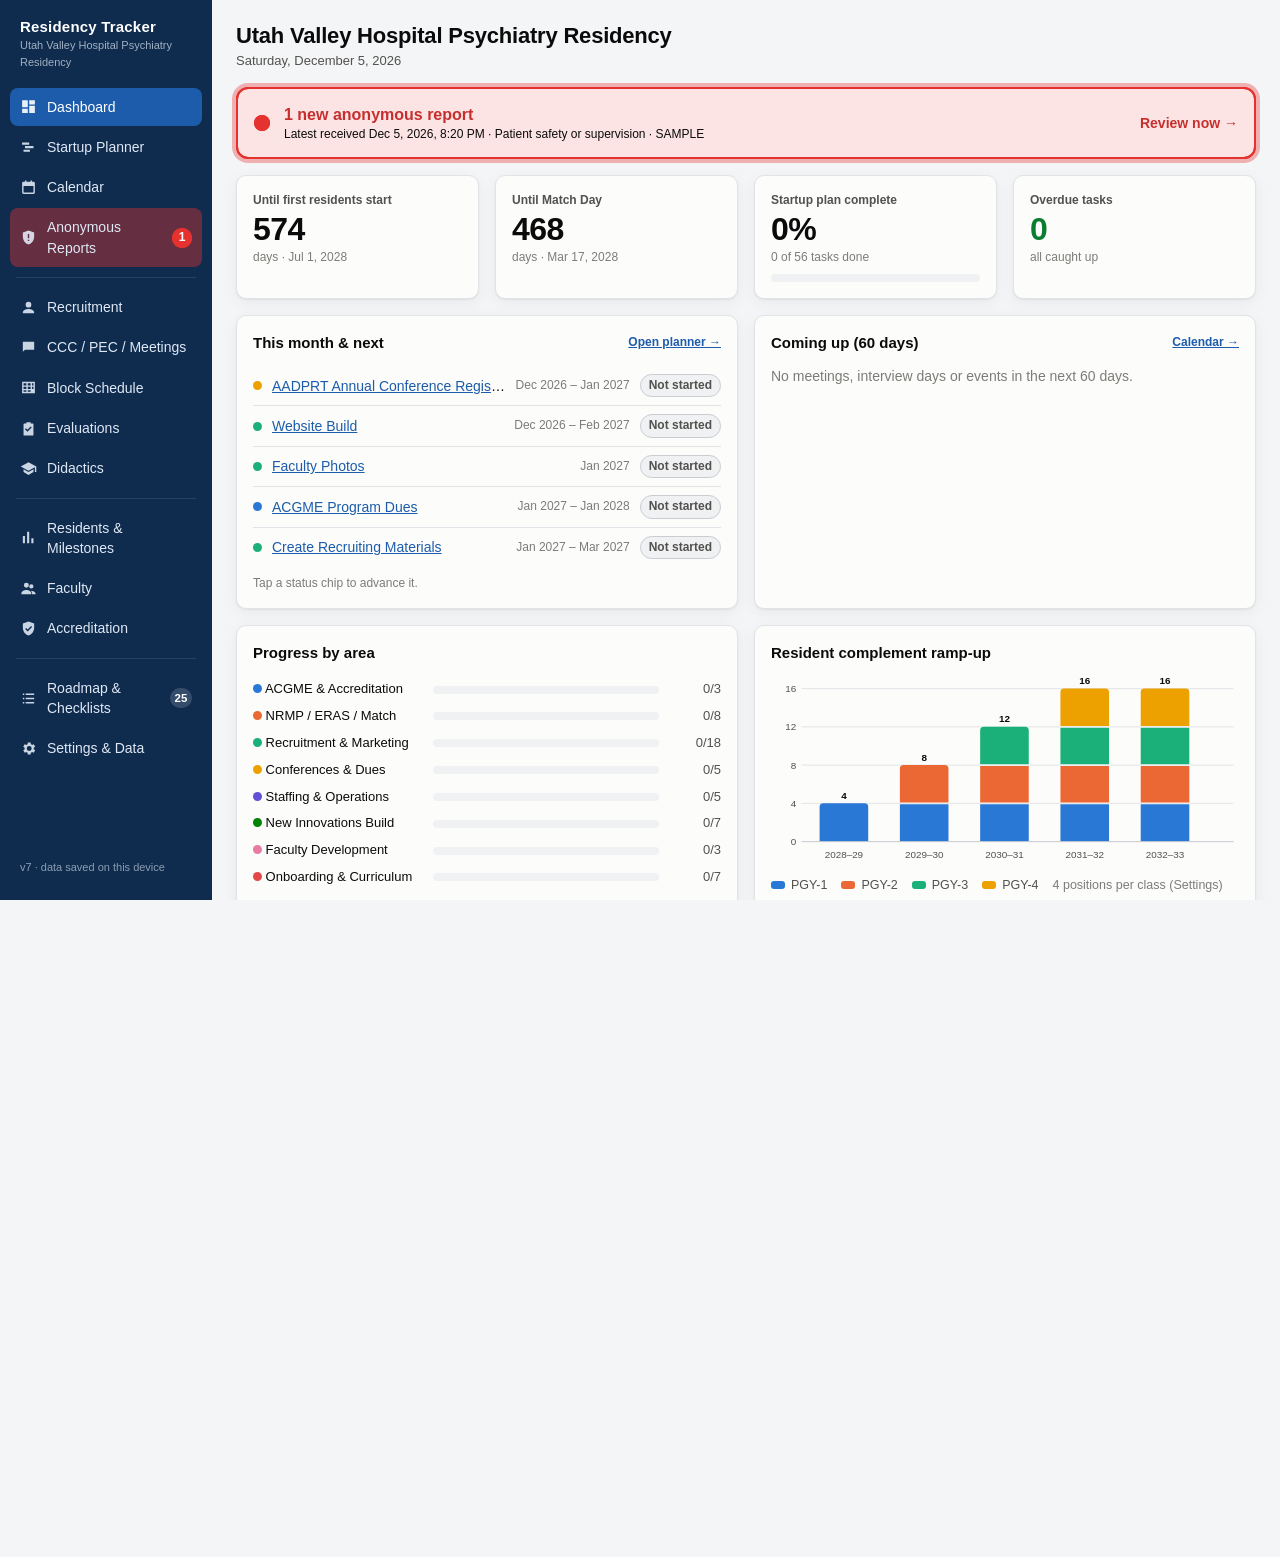
==== commit 7bc3f122: "v7: iPhone panels clear the status bar with sticky close buttons; 16px inputs (no zoom); single long" ====
--- a/index.html
+++ b/index.html
@@ -11,24 +11,24 @@
 <link rel="manifest" href="manifest.webmanifest">
 <link rel="icon" href="icon.svg" type="image/svg+xml">
 <link rel="apple-touch-icon" href="icon-180.png">
-<link rel="stylesheet" href="styles.css?v=6">
+<link rel="stylesheet" href="styles.css?v=7">
 </head>
 <body>
 <div class="app">
   <nav class="nav" id="nav"></nav>
   <main class="main" id="main"></main>
 </div>
-<script src="seed.js?v=6"></script>
-<script src="js/core.js?v=6"></script>
-<script src="js/planner.js?v=6"></script>
-<script src="js/xlsx.js?v=6"></script>
-<script src="js/views-a.js?v=6"></script>
-<script src="js/views-b.js?v=6"></script>
-<script src="js/blocks.js?v=6"></script>
-<script src="js/evals.js?v=6"></script>
-<script src="js/qr.js?v=6"></script>
-<script src="js/reports.js?v=6"></script>
-<script src="js/roadmap.js?v=6"></script>
+<script src="seed.js?v=7"></script>
+<script src="js/core.js?v=7"></script>
+<script src="js/planner.js?v=7"></script>
+<script src="js/xlsx.js?v=7"></script>
+<script src="js/views-a.js?v=7"></script>
+<script src="js/views-b.js?v=7"></script>
+<script src="js/blocks.js?v=7"></script>
+<script src="js/evals.js?v=7"></script>
+<script src="js/qr.js?v=7"></script>
+<script src="js/reports.js?v=7"></script>
+<script src="js/roadmap.js?v=7"></script>
 <script>
   load(); ensureBlocks(); ensureEvals(); ensureReports(); ensureRoadmap(); applyTheme();
   matchMedia('(prefers-color-scheme: dark)').addEventListener('change', applyTheme);
--- a/styles.css
+++ b/styles.css
@@ -313,3 +313,12 @@
   .nav{padding-top:calc(14px + env(safe-area-inset-top))}
   .main{padding-top:calc(20px + env(safe-area-inset-top))}
 }
+
+/* v7: panels never hide under the status bar / Dynamic Island, and the close button is always reachable */
+.drawer{height:100%;height:100dvh;padding-top:0;padding-bottom:calc(40px + env(safe-area-inset-bottom))}
+.drawer-head{position:sticky;top:0;z-index:5;background:var(--surface);margin:0 -20px 14px;padding:calc(12px + env(safe-area-inset-top)) 20px 12px;border-bottom:1px solid var(--line)}
+.scrim.center{padding-top:calc(5vh + env(safe-area-inset-top));padding-bottom:calc(5vh + env(safe-area-inset-bottom))}
+.modal-head{position:sticky;top:-5vh;z-index:5;background:var(--surface);margin:-20px -22px 14px;padding:16px 22px 12px;border-radius:14px 14px 0 0;border-bottom:1px solid var(--line)}
+.drawer-head .iconbtn,.modal-head .iconbtn{min-width:44px;min-height:44px;font-size:20px;display:inline-flex;align-items:center;justify-content:center;border:1px solid var(--line-strong);border-radius:10px}
+/* iPhone zooms in when a text box is smaller than 16px — keep them at 16px on touch screens */
+@media (hover:none) and (pointer:coarse){input[type=text],input[type=email],input[type=date],input[type=time],input[type=number],input[type=search],input[type=month],select,textarea{font-size:16px!important}}
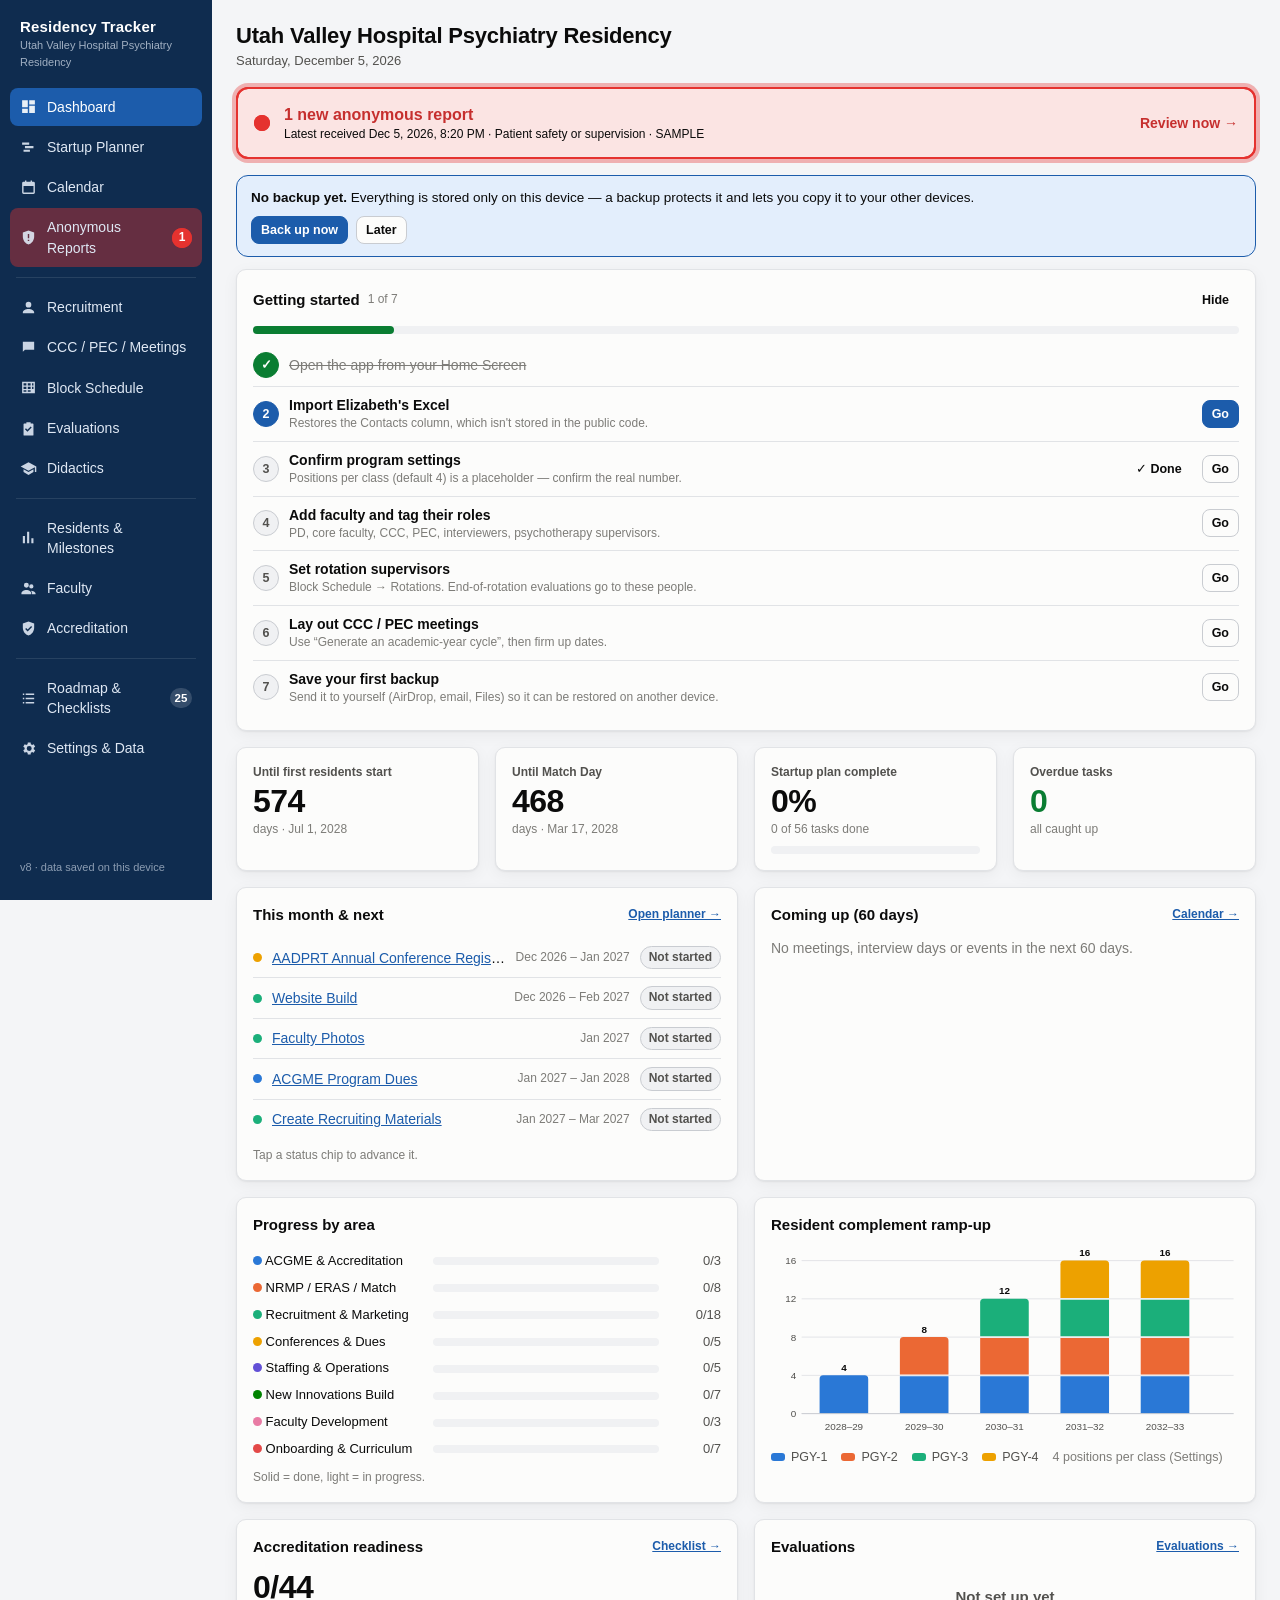
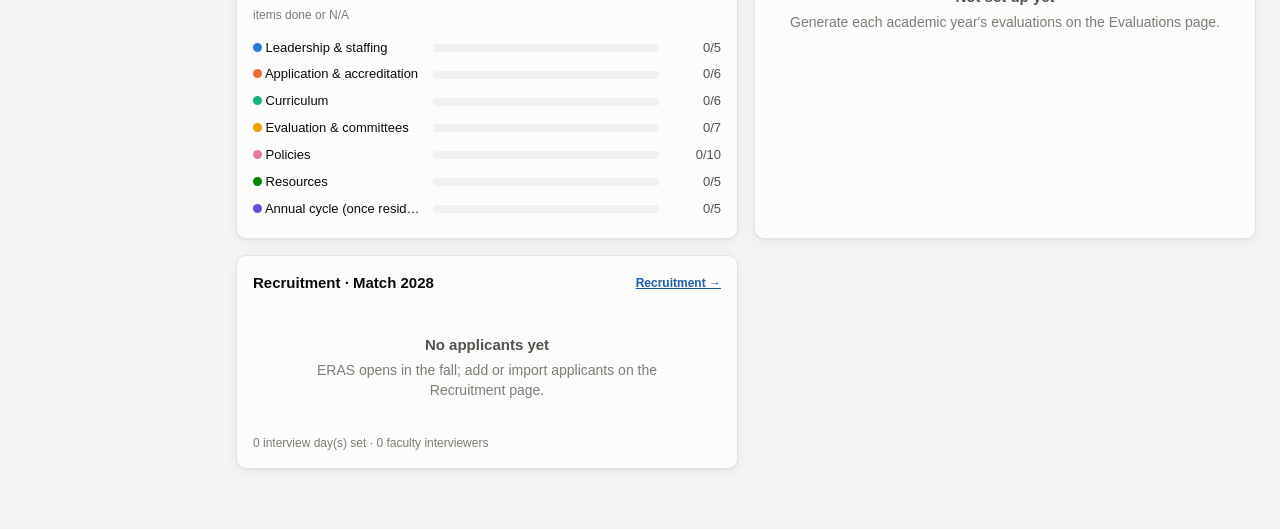
==== commit 752afa45: "v8: usability pass — stable resident IDs, backups & undo, consistent Done, iPhone menu/filters/tap t" ====
--- a/index.html
+++ b/index.html
@@ -11,24 +11,25 @@
 <link rel="manifest" href="manifest.webmanifest">
 <link rel="icon" href="icon.svg" type="image/svg+xml">
 <link rel="apple-touch-icon" href="icon-180.png">
-<link rel="stylesheet" href="styles.css?v=7">
+<link rel="stylesheet" href="styles.css?v=8">
 </head>
 <body>
 <div class="app">
   <nav class="nav" id="nav"></nav>
   <main class="main" id="main"></main>
 </div>
-<script src="seed.js?v=7"></script>
-<script src="js/core.js?v=7"></script>
-<script src="js/planner.js?v=7"></script>
-<script src="js/xlsx.js?v=7"></script>
-<script src="js/views-a.js?v=7"></script>
-<script src="js/views-b.js?v=7"></script>
-<script src="js/blocks.js?v=7"></script>
-<script src="js/evals.js?v=7"></script>
-<script src="js/qr.js?v=7"></script>
-<script src="js/reports.js?v=7"></script>
-<script src="js/roadmap.js?v=7"></script>
+<script src="seed.js?v=8"></script>
+<script src="js/core.js?v=8"></script>
+<script src="js/planner.js?v=8"></script>
+<script src="js/xlsx.js?v=8"></script>
+<script src="js/views-a.js?v=8"></script>
+<script src="js/views-b.js?v=8"></script>
+<script src="js/blocks.js?v=8"></script>
+<script src="js/evals.js?v=8"></script>
+<script src="js/qr.js?v=8"></script>
+<script src="js/reports.js?v=8"></script>
+<script src="js/roadmap.js?v=8"></script>
+<script src="js/guide.js?v=8"></script>
 <script>
   load(); ensureBlocks(); ensureEvals(); ensureReports(); ensureRoadmap(); applyTheme();
   matchMedia('(prefers-color-scheme: dark)').addEventListener('change', applyTheme);
--- a/styles.css
+++ b/styles.css
@@ -23,12 +23,13 @@
   --shadow:0 1px 2px rgba(0,0,0,.4),0 4px 16px rgba(0,0,0,.3);
 }
 *{box-sizing:border-box}
-html,body{margin:0;height:100%}
+html,body{margin:0}
+body{min-height:100vh;min-height:100dvh}
 body{font:14px/1.45 -apple-system,BlinkMacSystemFont,"Segoe UI",Roboto,Helvetica,Arial,sans-serif;background:var(--bg);color:var(--ink);-webkit-text-size-adjust:100%}
 button,input,select,textarea{font:inherit;color:inherit}
 a{color:var(--accent)}
 .app{display:flex;min-height:100vh;max-width:100vw;overflow-x:clip}
-html,body{overflow-x:hidden;overscroll-behavior-x:none}
+html,body{overflow-x:clip;overscroll-behavior-x:none}
 .grid>*{min-width:0}
 /* ---------- nav ---------- */
 .nav{width:212px;flex:none;background:var(--nav);color:var(--nav-ink);display:flex;flex-direction:column;position:sticky;top:0;height:100vh;padding:14px 10px;gap:2px;overflow-y:auto}
@@ -322,3 +323,47 @@
 .drawer-head .iconbtn,.modal-head .iconbtn{min-width:44px;min-height:44px;font-size:20px;display:inline-flex;align-items:center;justify-content:center;border:1px solid var(--line-strong);border-radius:10px}
 /* iPhone zooms in when a text box is smaller than 16px — keep them at 16px on touch screens */
 @media (hover:none) and (pointer:coarse){input[type=text],input[type=email],input[type=date],input[type=time],input[type=number],input[type=search],input[type=month],select,textarea{font-size:16px!important}}
+
+/* ---------- v8 ---------- */
+.toast.undo{display:flex;align-items:center;gap:14px;padding:10px 10px 10px 16px;bottom:calc(20px + env(safe-area-inset-bottom))}
+.toast.undo button{background:var(--accent);color:#fff;border:0;border-radius:8px;padding:8px 14px;font-weight:700;cursor:pointer}
+.notice{background:var(--accent-soft);border:1px solid var(--accent);border-radius:12px;padding:12px 14px;margin-bottom:12px;font-size:13.5px}
+.notice.warn{background:var(--warn-soft);border-color:var(--warn)}
+.notice-actions{display:flex;gap:8px;margin-top:8px;flex-wrap:wrap}
+.guide-row .gnum{width:26px;height:26px;border-radius:50%;flex:none;display:inline-flex;align-items:center;justify-content:center;font-weight:800;font-size:12.5px;background:var(--surface-2);border:1px solid var(--line-strong);color:var(--ink-2)}
+.guide-row.done .gnum{background:var(--good);border-color:var(--good);color:#fff}
+.guide-row.done b{color:var(--ink-3);text-decoration:line-through;font-weight:500}
+.guide-row.next .gnum{background:var(--accent);border-color:var(--accent);color:#fff}
+.nav-all{display:none}
+.navgrid{display:grid;grid-template-columns:repeat(2,minmax(0,1fr));gap:8px}
+.navtile{display:flex;align-items:center;gap:10px;padding:12px;border:1px solid var(--line-strong);border-radius:10px;text-decoration:none;color:var(--ink);font-weight:600;min-height:48px}
+.navtile svg{width:20px;height:20px;flex:none;color:var(--accent)}
+.navtile.active{background:var(--accent-soft);border-color:var(--accent)}
+.tb-more{display:contents}
+.phone-only{display:none!important}
+@media (max-width:860px){
+  .nav{padding-top:calc(env(safe-area-inset-top) + 12px);padding-bottom:10px}
+  .nav-all{display:inline-flex;align-items:center;gap:6px;flex:none;border:1px solid rgba(255,255,255,.25);background:rgba(255,255,255,.08);color:#fff;border-radius:8px;padding:7px 10px;font-weight:600;font-size:13px}
+  .main{padding-bottom:calc(60px + env(safe-area-inset-bottom))}
+}
+@media (max-width:700px){
+  .phone-only{display:inline-flex!important}
+  .phone-hide{display:none!important}
+  .toolbar .tb-more{display:none}
+  .toolbar.open .tb-more{display:flex;flex-wrap:wrap;gap:8px;width:100%}
+  .toolbar.open .tb-more input[type=search],.toolbar.open .tb-more select{flex:1 1 45%}
+  .toolbar .spacer{display:none}
+  .legend{gap:4px 10px;font-size:12px}
+  .page-head{margin-bottom:10px}
+}
+/* bigger touch targets on touch screens */
+@media (hover:none) and (pointer:coarse){
+  .btn{min-height:42px}
+  .btn.sm{min-height:36px;padding:6px 12px}
+  .iconbtn{min-width:40px;min-height:40px}
+  .chip.click{padding:5px 11px;font-size:12.5px}
+  input[type=checkbox]{width:20px;height:20px}
+  .small{font-size:12.5px}
+  .seg button{padding:9px 13px}
+}
+@media (max-width:860px){.nav-all{position:sticky;left:0;z-index:3;background:var(--nav);box-shadow:8px 0 10px -4px var(--nav)}}
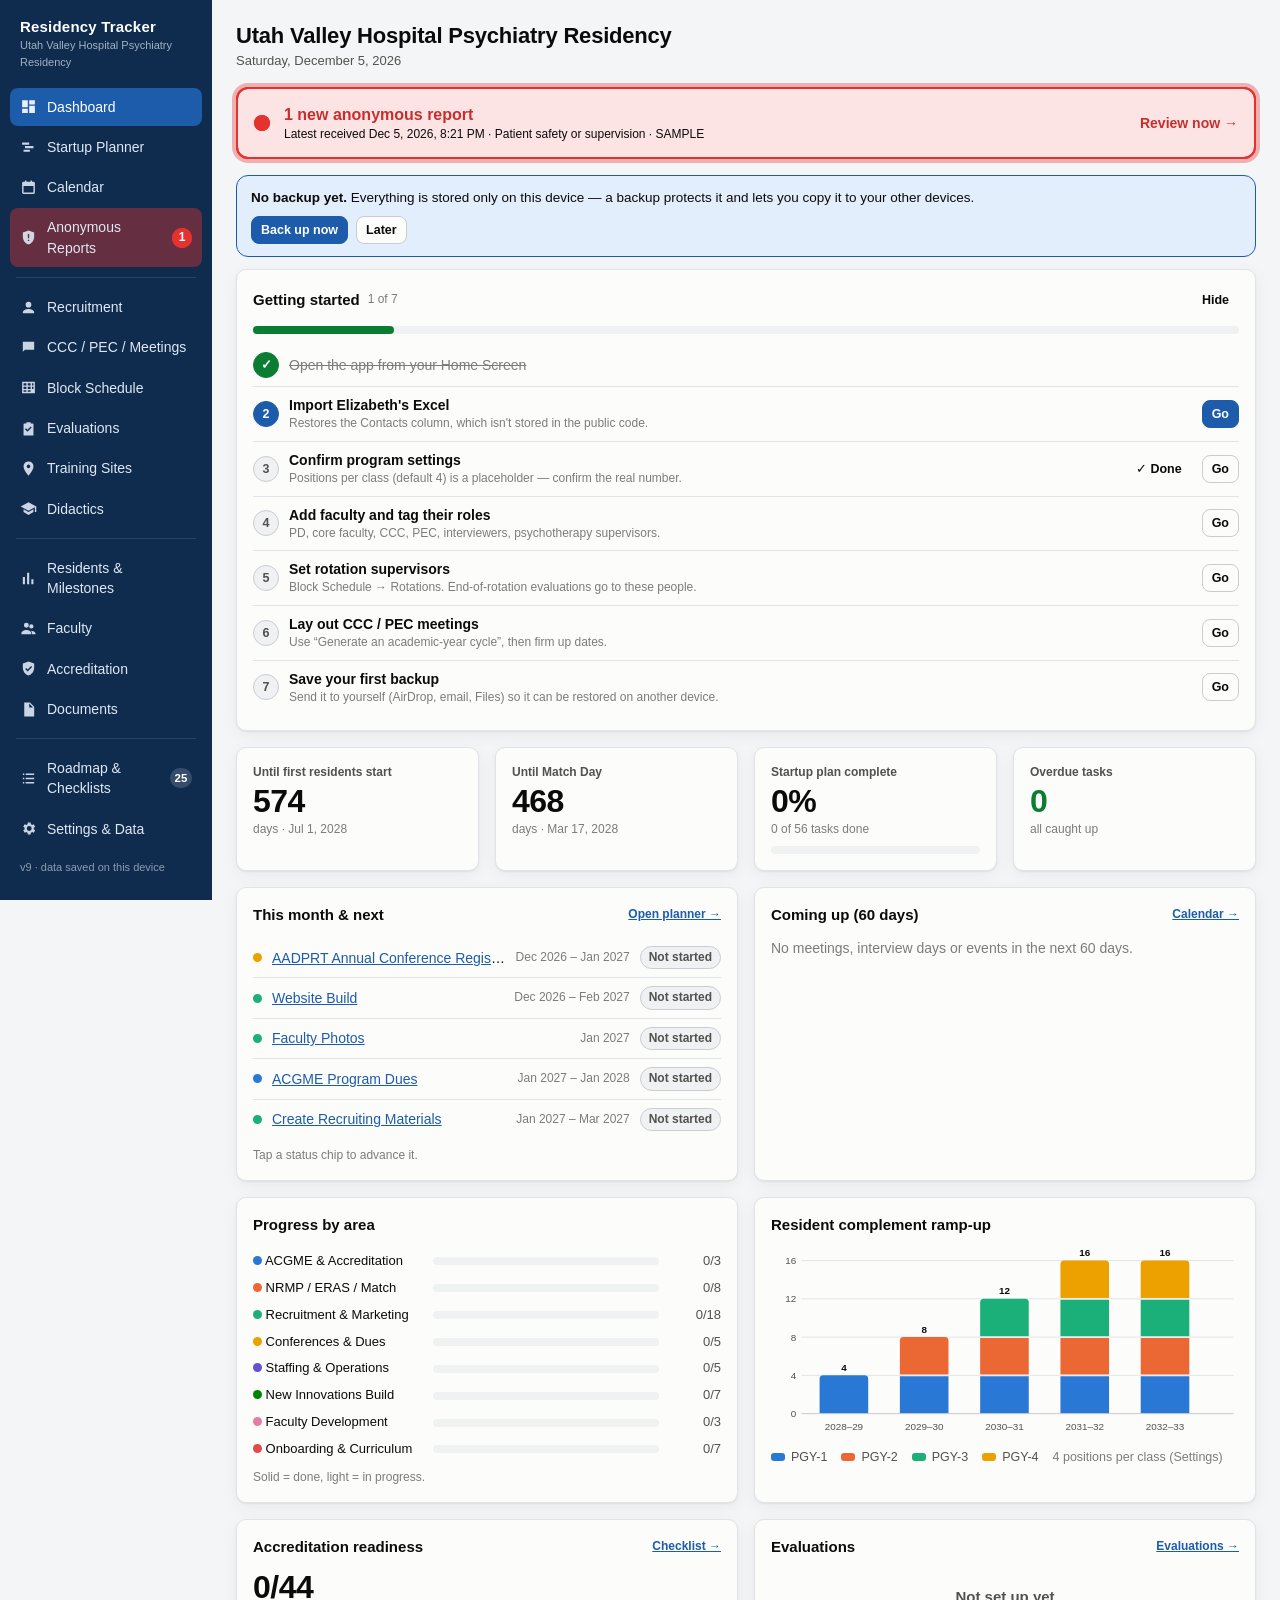
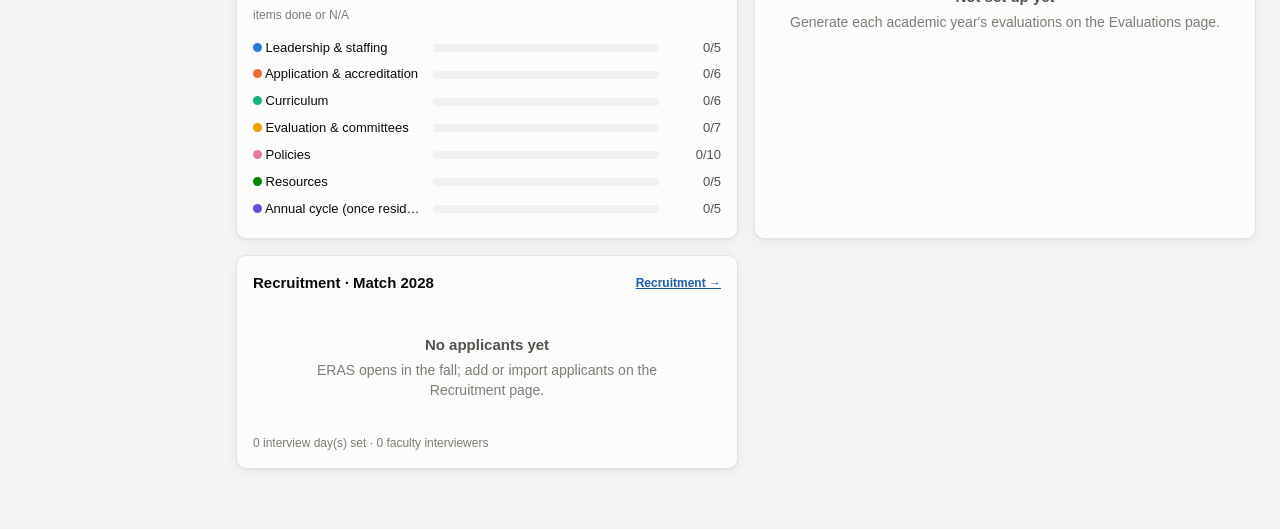
==== commit d13ec689: "v9: task quick-links, faculty/resident photos & website export, Training Sites with maps & Where am " ====
--- a/index.html
+++ b/index.html
@@ -11,30 +11,36 @@
 <link rel="manifest" href="manifest.webmanifest">
 <link rel="icon" href="icon.svg" type="image/svg+xml">
 <link rel="apple-touch-icon" href="icon-180.png">
-<link rel="stylesheet" href="styles.css?v=8">
+<link rel="stylesheet" href="styles.css?v=9">
 </head>
 <body>
 <div class="app">
   <nav class="nav" id="nav"></nav>
   <main class="main" id="main"></main>
 </div>
-<script src="seed.js?v=8"></script>
-<script src="js/core.js?v=8"></script>
-<script src="js/planner.js?v=8"></script>
-<script src="js/xlsx.js?v=8"></script>
-<script src="js/views-a.js?v=8"></script>
-<script src="js/views-b.js?v=8"></script>
-<script src="js/blocks.js?v=8"></script>
-<script src="js/evals.js?v=8"></script>
-<script src="js/qr.js?v=8"></script>
-<script src="js/reports.js?v=8"></script>
-<script src="js/roadmap.js?v=8"></script>
-<script src="js/guide.js?v=8"></script>
+<script src="seed.js?v=9"></script>
+<script src="js/core.js?v=9"></script>
+<script src="js/planner.js?v=9"></script>
+<script src="js/xlsx.js?v=9"></script>
+<script src="js/views-a.js?v=9"></script>
+<script src="js/views-b.js?v=9"></script>
+<script src="js/blocks.js?v=9"></script>
+<script src="js/evals.js?v=9"></script>
+<script src="js/qr.js?v=9"></script>
+<script src="js/reports.js?v=9"></script>
+<script src="js/roadmap.js?v=9"></script>
+<script src="js/guide.js?v=9"></script>
+<script src="js/links.js?v=9"></script>
+<script src="js/photos.js?v=9"></script>
+<script src="js/sites.js?v=9"></script>
+<script src="js/extras.js?v=9"></script>
 <script>
-  load(); ensureBlocks(); ensureEvals(); ensureReports(); ensureRoadmap(); applyTheme();
+  function bootExtras() { ensureBlocks(); ensureEvals(); ensureReports(); ensureRoadmap(); ensureSites(); ensureExtras(); seedTaskLinks(); }
+  load(); bootExtras(); applyTheme();
   matchMedia('(prefers-color-scheme: dark)').addEventListener('change', applyTheme);
   window.addEventListener('hashchange', route);
   if (!location.hash) location.hash = '#/' + (S.ui.view || 'dashboard'); else route();
+  initPhotos().then(() => { if (PHOTOS.size && !$('#scrim')) render(); });
 </script>
 </body>
 </html>
--- a/styles.css
+++ b/styles.css
@@ -367,3 +367,55 @@
   .seg button{padding:9px 13px}
 }
 @media (max-width:860px){.nav-all{position:sticky;left:0;z-index:3;background:var(--nav);box-shadow:8px 0 10px -4px var(--nav)}}
+
+.qlinks{display:flex;flex-direction:column;gap:6px}
+.qlink{display:flex;align-items:center;gap:6px;padding:9px 12px;border:1px solid var(--line-strong);border-radius:8px;text-decoration:none;font-weight:600;background:var(--surface-2)}
+.qlink:hover{border-color:var(--accent)}
+.rowlink{text-decoration:none;font-size:13px;flex:none;padding:2px 4px;border-radius:5px}
+.rowlink:hover{background:var(--accent-soft)}
+/* ---------- v9: photos ---------- */
+.av{border-radius:50%;object-fit:cover;flex:none;display:inline-block;vertical-align:middle;background:var(--surface-2)}
+.av-i{display:inline-flex;align-items:center;justify-content:center;background:var(--accent-soft);color:var(--accent);font-weight:800;letter-spacing:.3px}
+.photorow{display:flex;gap:14px;align-items:center;margin-bottom:14px}
+.pslot{display:flex;flex-direction:column;gap:6px;flex:none}
+.pslot img,.pslot-empty{width:100%;aspect-ratio:4/3;object-fit:cover;border-radius:10px;border:1px solid var(--line-strong);display:block}
+.pslot.sq img,.pslot.sq .pslot-empty{aspect-ratio:1;border-radius:50%}
+.pslot-empty{display:flex;flex-direction:column;align-items:center;justify-content:center;gap:2px;background:var(--surface-2);color:var(--ink-3);font-size:22px}
+.pslot-empty span{font-size:11px;font-weight:600}
+.pslot-btns{display:flex;gap:4px;justify-content:center;flex-wrap:wrap}
+.faces{display:grid;grid-template-columns:repeat(auto-fill,minmax(160px,1fr));gap:14px}
+.face{background:var(--surface);border:1px solid var(--line);border-radius:var(--radius);box-shadow:var(--shadow);padding:16px 10px;display:flex;flex-direction:column;align-items:center;text-align:center;gap:4px;cursor:pointer}
+.face:hover{border-color:var(--accent)}
+.face .av{margin-bottom:6px}
+label.check .av{margin-right:2px}
+
+/* ---------- v9: sites ---------- */
+.sites{display:grid;grid-template-columns:repeat(auto-fill,minmax(280px,1fr));gap:16px}
+.site{background:var(--surface);border:1px solid var(--line);border-radius:var(--radius);box-shadow:var(--shadow);overflow:hidden;cursor:pointer;display:flex;flex-direction:column}
+.site:hover{border-color:var(--accent)}
+.site-img{aspect-ratio:16/9;background:var(--surface-2);display:flex;align-items:center;justify-content:center;text-align:center;font-size:30px;color:var(--ink-3)}
+.site-img small{font-size:12px}
+.site-img img{width:100%;height:100%;object-fit:cover}
+.site-body{padding:12px 14px 14px}
+.site-name{font-size:16px}
+.sitephotos{display:flex;gap:14px;flex-wrap:wrap;margin-bottom:14px}
+.sitemap{margin:12px 0 8px;border-radius:10px;overflow:hidden;border:1px solid var(--line-strong);height:240px}
+.sitemap iframe{width:100%;height:100%;border:0}
+.where{max-width:560px}
+.where-img{width:100%;max-height:260px;object-fit:cover;border-radius:10px;margin-top:10px;display:block}
+#siteMap .leaflet-container{font:inherit}
+/* ---------- v9: interview-day mode, onboarding, call ---------- */
+.dm-card{border:1px solid var(--line-strong);border-radius:12px;padding:14px;margin-bottom:12px;background:var(--surface)}
+.dm-top{display:flex;gap:14px;align-items:center;margin-bottom:10px}
+.dm-scores{display:flex;flex-direction:column;gap:6px}
+.dm-row{display:grid;grid-template-columns:minmax(0,1fr) auto;gap:10px;align-items:center}
+.dm-row .seg button{min-width:40px}
+@media (max-width:600px){.dm-row{grid-template-columns:1fr}}
+.onb th{white-space:normal;min-width:90px;font-size:10.5px;vertical-align:bottom}
+.onbc{text-align:center;white-space:nowrap}
+.onbc input[type=date]{display:block;margin:4px auto 0;font-size:12px;padding:3px 4px;width:128px}
+.calltab td{padding:4px 8px;vertical-align:middle}
+.calltab tr.we td{background:var(--surface-2)}
+.calltab tr.today td:first-child{color:var(--today)}
+.calltab select{min-width:130px}
+#callgrid .card table.t th,#callgrid .card table.t td{padding:6px 5px;font-size:12.5px}
